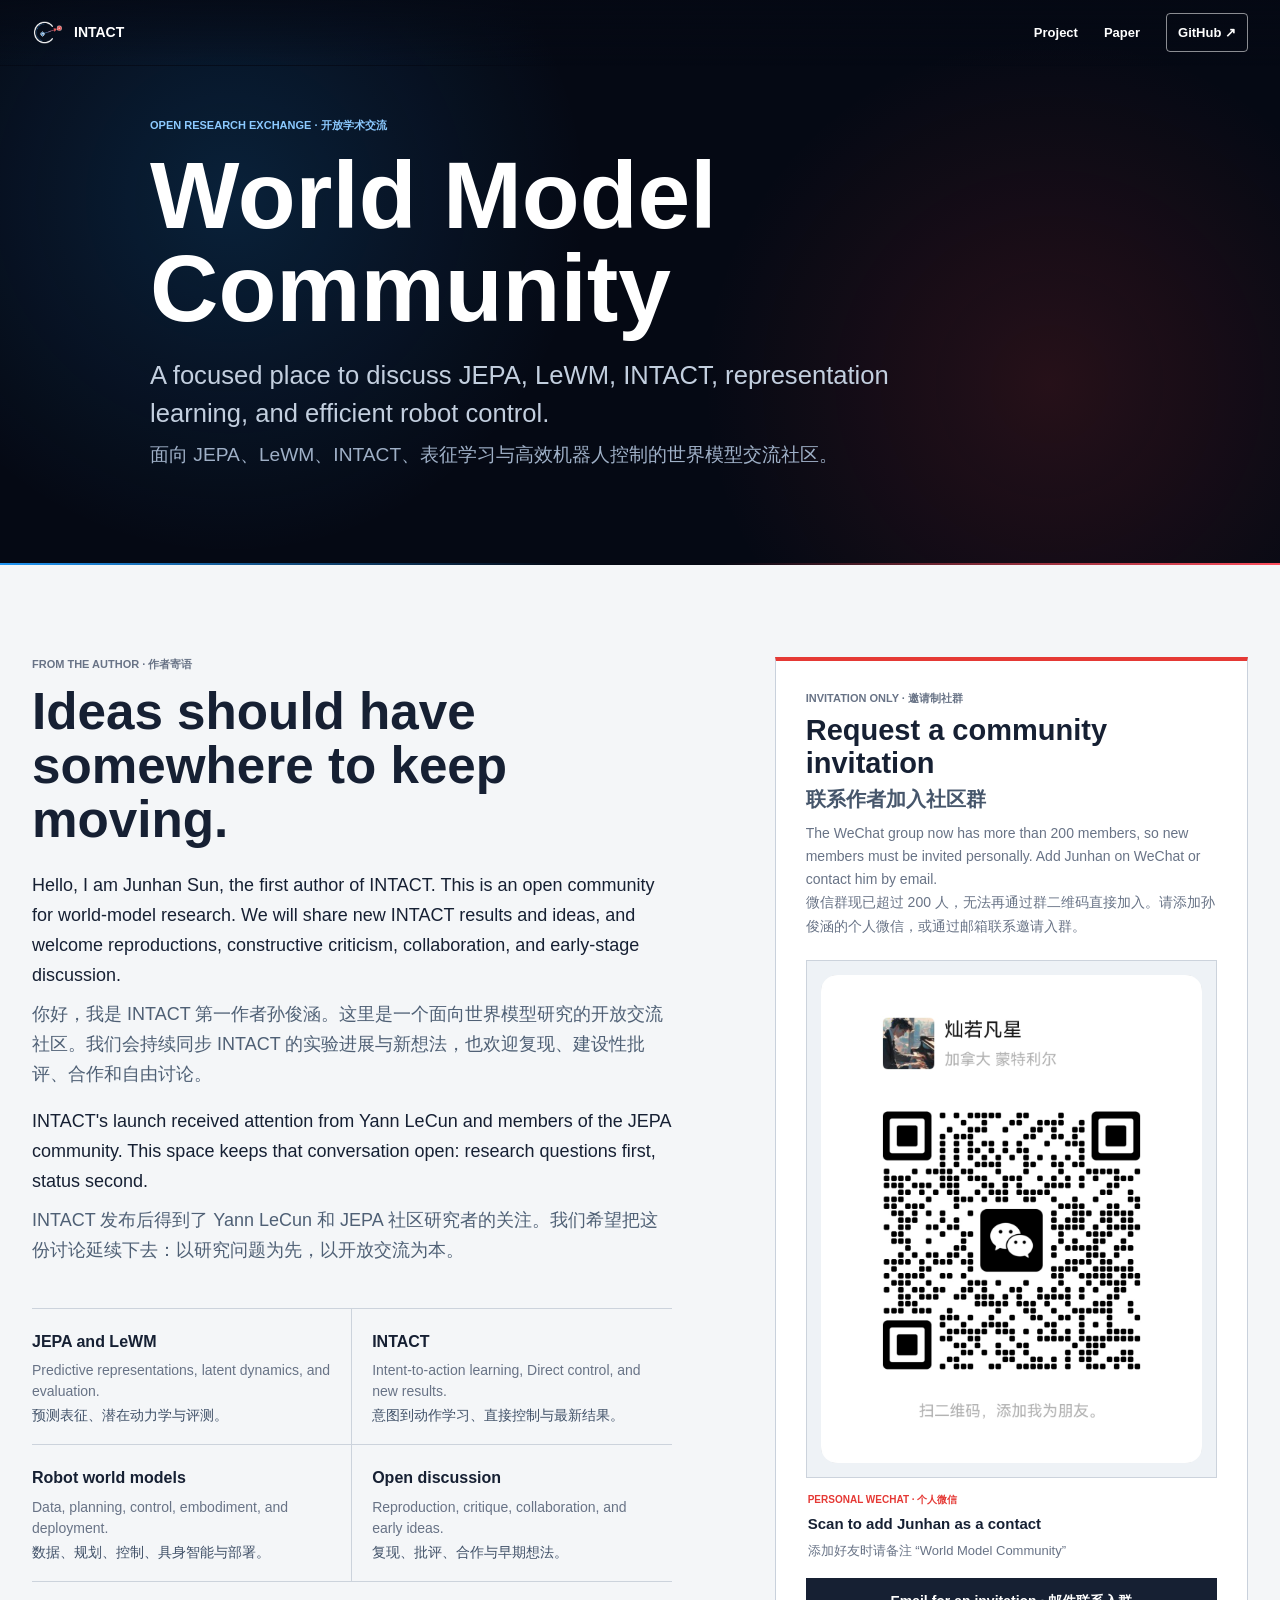
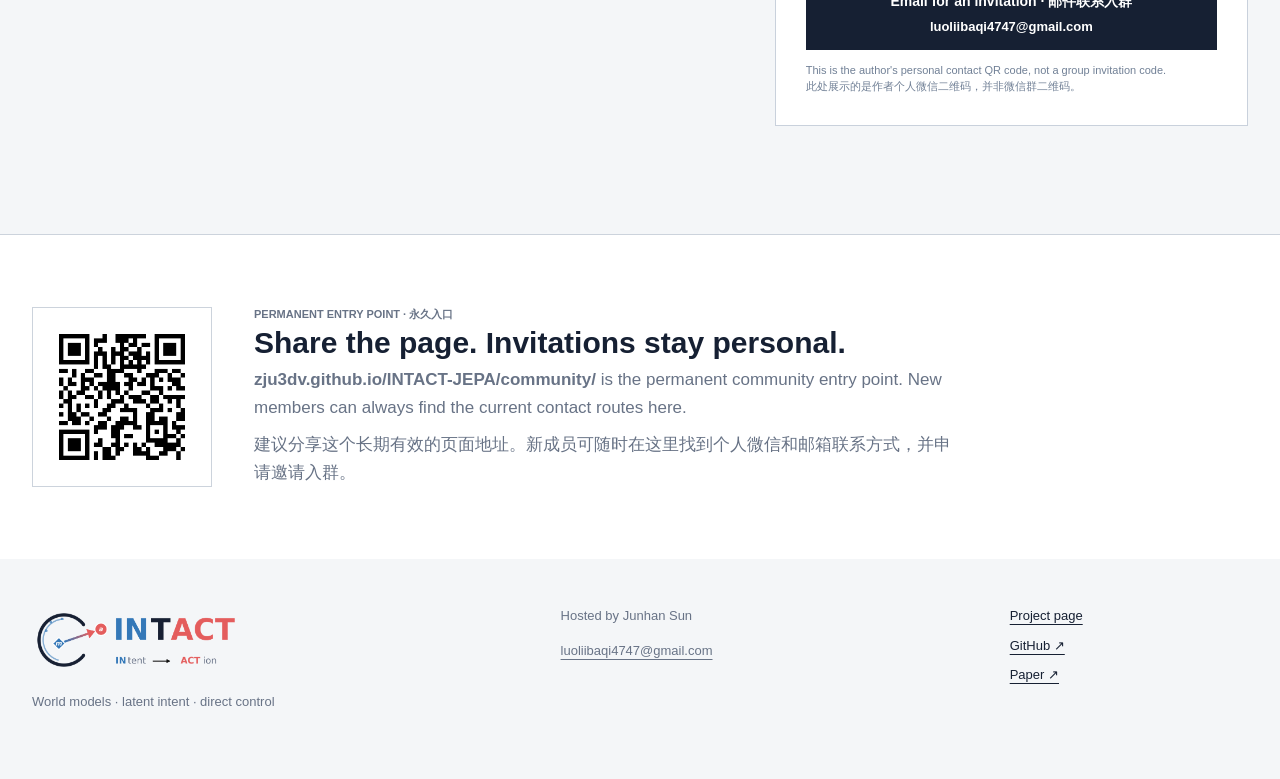
==== docs/community/index.html @ 235b6a3a "feat: release INTACT-JEPA" ====
<!doctype html>
<html lang="en">
  <head>
    <meta charset="utf-8">
    <meta name="viewport" content="width=device-width, initial-scale=1">
    <meta name="robots" content="index,follow">
    <meta name="theme-color" content="#050914">
    <meta name="description" content="Join the INTACT World Model Community for discussions on JEPA, LeWM, representation learning, and robot control.">
    <meta property="og:title" content="INTACT World Model Community">
    <meta property="og:description" content="An open research community for JEPA, LeWM, INTACT, and world-model control.">
    <meta property="og:type" content="website">
    <meta property="og:url" content="https://zju3dv.github.io/INTACT-JEPA/community/">
    <meta property="og:image" content="https://zju3dv.github.io/INTACT-JEPA/assets/intact-social-cover-2k.jpg">
    <title>INTACT World Model Community</title>
    <link rel="icon" href="../assets/intact-mark.png">
    <link rel="canonical" href="https://zju3dv.github.io/INTACT-JEPA/community/">
    <link rel="stylesheet" href="../site.css?v=20260731-1">
    <link rel="stylesheet" href="community.css?v=20260803-1">
    <script src="../site.js?v=20260729-9" defer></script>
  </head>
  <body>
    <a class="skip-link" href="#join">Skip to invitation</a>
    <div class="read-progress" aria-hidden="true"><span></span></div>
    <header class="site-header">
      <div class="header-identity">
        <a class="brand" href="../" aria-label="INTACT project home">
          <img src="../assets/intact-mark.png" alt="">
          <span>INTACT</span>
        </a>
      </div>
      <button class="menu-toggle" type="button" aria-label="Open navigation" aria-expanded="false"><span></span><span></span></button>
      <nav class="site-nav" aria-label="Primary navigation">
        <a href="../">Project</a>
        <a href="https://arxiv.org/abs/2607.26056">Paper</a>
        <a class="nav-github" href="https://github.com/zju3dv/INTACT-JEPA">GitHub <span aria-hidden="true">↗</span></a>
      </nav>
    </header>

    <main class="community-page">
      <section class="community-hero">
        <div class="community-hero-inner page-shell">
          <span class="section-kicker">Open research exchange · 开放学术交流</span>
          <h1>World Model Community</h1>
          <p class="lead">A focused place to discuss JEPA, LeWM, INTACT, representation learning, and efficient robot control.</p>
          <p class="lead lead-zh" lang="zh-CN">面向 JEPA、LeWM、INTACT、表征学习与高效机器人控制的世界模型交流社区。</p>
        </div>
      </section>

      <section class="community-content page-shell">
        <div class="community-copy">
          <span class="section-kicker">From the author · 作者寄语</span>
          <h2>Ideas should have somewhere to keep moving.</h2>
          <p>Hello, I am Junhan Sun, the first author of INTACT. This is an open community for world-model research. We will share new INTACT results and ideas, and welcome reproductions, constructive criticism, collaboration, and early-stage discussion.</p>
          <p class="zh-copy" lang="zh-CN">你好，我是 INTACT 第一作者孙俊涵。这里是一个面向世界模型研究的开放交流社区。我们会持续同步 INTACT 的实验进展与新想法，也欢迎复现、建设性批评、合作和自由讨论。</p>
          <p>INTACT's launch received attention from Yann LeCun and members of the JEPA community. This space keeps that conversation open: research questions first, status second.</p>
          <p class="zh-copy" lang="zh-CN">INTACT 发布后得到了 Yann LeCun 和 JEPA 社区研究者的关注。我们希望把这份讨论延续下去：以研究问题为先，以开放交流为本。</p>

          <div class="community-topics" aria-label="Community topics">
            <div><strong>JEPA and LeWM</strong><span>Predictive representations, latent dynamics, and evaluation.</span><span lang="zh-CN">预测表征、潜在动力学与评测。</span></div>
            <div><strong>INTACT</strong><span>Intent-to-action learning, Direct control, and new results.</span><span lang="zh-CN">意图到动作学习、直接控制与最新结果。</span></div>
            <div><strong>Robot world models</strong><span>Data, planning, control, embodiment, and deployment.</span><span lang="zh-CN">数据、规划、控制、具身智能与部署。</span></div>
            <div><strong>Open discussion</strong><span>Reproduction, critique, collaboration, and early ideas.</span><span lang="zh-CN">复现、批评、合作与早期想法。</span></div>
          </div>
        </div>

        <aside id="join" class="community-invite" aria-labelledby="invite-title">
          <span class="section-kicker">Invitation only · 邀请制社群</span>
          <h2 id="invite-title">Request a community invitation<br><span lang="zh-CN">联系作者加入社区群</span></h2>
          <p>The WeChat group now has more than 200 members, so new members must be invited personally. Add Junhan on WeChat or contact him by email.<br><span lang="zh-CN">微信群现已超过 200 人，无法再通过群二维码直接加入。请添加孙俊涵的个人微信，或通过邮箱联系邀请入群。</span></p>
          <div class="community-invite-frame">
            <img src="../assets/junhan-wechat-contact.jpg" alt="Junhan Sun's personal WeChat contact QR code">
          </div>
          <div class="community-contact-note">
            <span>Personal WeChat · 个人微信</span>
            <strong>Scan to add Junhan as a contact</strong>
            <small lang="zh-CN">添加好友时请备注 “World Model Community”</small>
          </div>
          <a class="community-contact" href="mailto:luoliibaqi4747@gmail.com?subject=INTACT%20World%20Model%20Community%20Invitation">
            <span>Email for an invitation · 邮件联系入群</span>
            <strong>luoliibaqi4747@gmail.com</strong>
          </a>
          <p class="community-contact-disclaimer">This is the author's personal contact QR code, not a group invitation code.<br><span lang="zh-CN">此处展示的是作者个人微信二维码，并非微信群二维码。</span></p>
        </aside>
      </section>

      <section class="community-permalink">
        <div class="community-permalink-inner page-shell">
          <img src="../assets/intact-community-page-qr.png" alt="Permanent QR code for the INTACT Community page">
          <div>
            <span class="section-kicker">Permanent entry point · 永久入口</span>
            <h2>Share the page. Invitations stay personal.</h2>
            <p><strong>zju3dv.github.io/INTACT-JEPA/community/</strong> is the permanent community entry point. New members can always find the current contact routes here.</p>
            <p lang="zh-CN">建议分享这个长期有效的页面地址。新成员可随时在这里找到个人微信和邮箱联系方式，并申请邀请入群。</p>
          </div>
        </div>
      </section>
    </main>

    <footer class="site-footer">
      <div class="footer-main page-shell">
        <div><img src="../assets/intact-wordmark.png" alt="INTACT"><p>World models · latent intent · direct control</p></div>
        <div><p>Hosted by Junhan Sun</p><p><a href="mailto:luoliibaqi4747@gmail.com">luoliibaqi4747@gmail.com</a></p></div>
        <div><a href="../">Project page</a><a href="https://github.com/zju3dv/INTACT-JEPA">GitHub ↗</a><a href="https://arxiv.org/abs/2607.26056">Paper ↗</a></div>
      </div>
    </footer>
  </body>
</html>
---- docs/site.css ----
:root {
  color-scheme: light;
  --paper: #f4f6f8;
  --surface: #ffffff;
  --ink: #162033;
  --muted: #687386;
  --line: #ccd3dc;
  --blue: #2196f3;
  --blue-soft: #dcefff;
  --navy: #1a237e;
  --coral: #e53935;
  --coral-soft: #fdecea;
  --green: #198f79;
  --purple: #5637d5;
  --hero-bg: #070b18;
  --content: 1360px;
  --reading: 820px;
}

* {
  box-sizing: border-box;
}

html {
  scroll-behavior: smooth;
  scroll-padding-top: 84px;
}

body {
  margin: 0;
  background: var(--paper);
  color: var(--ink);
  font-family: Inter, ui-sans-serif, -apple-system, BlinkMacSystemFont, "Segoe UI", sans-serif;
  font-size: 17px;
  line-height: 1.66;
  text-rendering: optimizeLegibility;
}

a {
  color: inherit;
  text-decoration-thickness: 1px;
  text-underline-offset: 4px;
}

img {
  display: block;
  max-width: 100%;
}

button,
a {
  -webkit-tap-highlight-color: transparent;
}

.page-shell {
  width: min(calc(100% - 64px), var(--content));
  margin-inline: auto;
}

.reading-shell {
  width: min(calc(100% - 48px), var(--reading));
  margin-inline: auto;
}

.read-progress {
  position: fixed;
  z-index: 100;
  inset: 0 0 auto;
  height: 3px;
  background: transparent;
}

.read-progress span {
  display: block;
  width: 0;
  height: 100%;
  background: var(--coral);
}

.site-header {
  position: sticky;
  z-index: 50;
  top: 0;
  min-height: 66px;
  padding: 0 32px;
  border-bottom: 1px solid rgba(22, 32, 51, 0.14);
  background: rgba(244, 246, 248, 0.94);
  backdrop-filter: blur(14px);
  display: flex;
  align-items: center;
  justify-content: space-between;
}

.brand {
  display: inline-flex;
  align-items: center;
  gap: 10px;
  color: var(--ink);
  text-decoration: none;
  font-size: 14px;
  font-weight: 800;
}

.brand img {
  width: 32px;
  height: 32px;
  object-fit: contain;
}

.header-identity,
.header-affiliations,
.header-affiliations a {
  display: flex;
  align-items: center;
}

.header-identity {
  min-width: 0;
}

.header-affiliations {
  height: 40px;
  margin-left: 24px;
  padding-left: 24px;
  border-left: 1px solid rgba(22, 32, 51, 0.18);
  gap: 22px;
}

.header-affiliations a {
  height: 38px;
  opacity: 0.96;
  text-decoration: none;
  transition: opacity 160ms ease, transform 160ms ease;
}

.header-affiliations a:hover,
.header-affiliations a:focus-visible {
  opacity: 1;
  transform: translateY(-1px);
}

.header-affiliations img {
  width: auto;
  max-width: 102px;
  height: 21px;
  object-fit: contain;
}

.header-affiliations .header-affiliation-seal img {
  width: 34px;
  max-width: none;
  height: 34px;
}

.header-affiliations a:last-child img {
  max-width: 118px;
  height: 23px;
}

.site-nav {
  display: flex;
  align-items: center;
  gap: 26px;
  font-size: 13px;
  font-weight: 650;
}

.site-nav a {
  color: var(--muted);
  text-decoration: none;
}

.site-nav a:hover,
.site-nav a[aria-current="true"] {
  color: var(--ink);
}

.site-nav .nav-github {
  padding: 8px 11px;
  border: 1px solid var(--ink);
  border-radius: 4px;
  color: var(--ink);
}

.menu-toggle {
  display: none;
  width: 40px;
  height: 40px;
  padding: 0;
  border: 0;
  background: transparent;
}

.menu-toggle span {
  display: block;
  width: 22px;
  height: 1px;
  margin: 6px auto;
  background: var(--ink);
}

.article-hero {
  padding-top: 38px;
}

.article-meta {
  display: grid;
  grid-template-columns: repeat(4, 1fr);
  border-top: 1px solid var(--ink);
  border-bottom: 1px solid var(--line);
}

.article-meta div {
  min-width: 0;
  padding: 12px 14px 14px 0;
  border-right: 1px solid var(--line);
}

.article-meta div:not(:first-child) {
  padding-left: 14px;
}

.article-meta div:last-child {
  border-right: 0;
}

.article-meta span,
.article-meta strong,
.section-kicker {
  display: block;
  font-size: 11px;
  line-height: 1.4;
  text-transform: uppercase;
}

.article-meta span,
.section-kicker {
  color: var(--muted);
  font-weight: 750;
}

.article-meta strong {
  margin-top: 7px;
  color: var(--ink);
}

.hero-title {
  display: grid;
  grid-template-columns: minmax(220px, 0.7fr) minmax(0, 1.3fr);
  gap: 58px;
  align-items: end;
  padding: 64px 0 28px;
}

.hero-wordmark {
  width: min(100%, 500px);
}

h1,
h2,
h3,
p {
  margin-top: 0;
}

h1,
h2,
h3 {
  letter-spacing: 0;
  line-height: 1.04;
}

h1 {
  margin-bottom: 0;
  font-size: 68px;
  font-weight: 690;
}

h2 {
  margin: 12px 0 30px;
  font-size: 46px;
  font-weight: 660;
}

h3 {
  font-size: 24px;
}

.hero-deck {
  max-width: 980px;
  margin: 0 0 42px;
  font-size: 28px;
  line-height: 1.3;
  color: #334057;
}

.hero-authors {
  display: grid;
  grid-template-columns: 1fr 1.4fr;
  gap: 48px;
  padding: 18px 0;
  border-top: 1px solid var(--line);
  font-size: 13px;
  line-height: 1.55;
}

.hero-authors p {
  margin: 0;
}

.hero-actions {
  display: flex;
  gap: 10px;
  padding: 20px 0 34px;
}

.hero-actions a,
.hero-actions span {
  padding: 9px 12px;
  border: 1px solid var(--ink);
  border-radius: 4px;
  font-size: 12px;
  font-weight: 750;
  text-decoration: none;
}

.hero-actions .action-muted {
  border-color: var(--line);
  color: var(--muted);
}

.hero-film,
.wide-figure {
  margin: 0 auto;
}

.hero-film video,
.wide-figure img {
  width: 100%;
  border: 1px solid var(--line);
  background: var(--surface);
}

.hero-film video {
  display: block;
  aspect-ratio: 16 / 9;
  object-fit: cover;
}

.research-film {
  margin: 0 auto;
  padding-bottom: 34px;
}

.research-film video {
  display: block;
  width: 100%;
  aspect-ratio: 16 / 9;
  border: 1px solid var(--line);
  background: #f7f9fb;
  object-fit: contain;
}

.action-alignment-viz {
  margin: 0 auto;
  padding-bottom: 86px;
}

.action-alignment-head {
  display: flex;
  align-items: end;
  justify-content: space-between;
  gap: 28px;
  padding: 24px 0 18px;
  border-top: 1px solid var(--ink);
}

.action-alignment-head h3 {
  margin: 7px 0 0;
  font-size: 30px;
}

.action-alignment-head > span {
  color: var(--muted);
  font-size: 12px;
  font-weight: 750;
  text-transform: uppercase;
}

.action-alignment-controls {
  display: grid;
  grid-template-columns: 1.35fr repeat(4, 1fr);
  border-top: 1px solid var(--line);
  border-bottom: 1px solid var(--line);
}

.action-alignment-controls button {
  min-height: 46px;
  border: 0;
  border-right: 1px solid var(--line);
  background: transparent;
  color: var(--muted);
  cursor: pointer;
  font: inherit;
  font-size: 13px;
  font-weight: 750;
}

.action-alignment-controls button:last-child {
  border-right: 0;
}

.action-alignment-controls button[aria-pressed="true"] {
  background: var(--ink);
  color: #ffffff;
}

.action-alignment-stage {
  position: relative;
  height: min(58vh, 610px);
  min-height: 470px;
  overflow: hidden;
  background: #f7f9fb;
}

.action-alignment-stage canvas {
  display: block;
  width: 100%;
  height: 100%;
  cursor: grab;
  touch-action: none;
}

.action-alignment-stage canvas:active {
  cursor: grabbing;
}

.action-alignment-loading,
.action-mode-label,
.action-legend,
.action-reset {
  position: absolute;
}

.action-alignment-loading {
  inset: 50% auto auto 50%;
  transform: translate(-50%, -50%);
  color: var(--muted);
  font-size: 13px;
  font-weight: 750;
}

.action-mode-label {
  top: 24px;
  left: 28px;
  color: var(--ink);
  font-size: 15px;
  font-weight: 800;
  pointer-events: none;
}

.action-reset {
  top: 18px;
  right: 22px;
  width: 40px;
  height: 40px;
  border: 1px solid #aeb9c5;
  border-radius: 4px;
  background: rgba(247, 249, 251, 0.9);
  color: var(--ink);
  cursor: pointer;
  font-size: 21px;
}

.action-legend {
  right: 24px;
  bottom: 20px;
  display: flex;
  gap: 16px;
  padding: 7px 9px;
  background: rgba(247, 249, 251, 0.9);
  color: var(--muted);
  font-size: 11px;
  font-weight: 750;
  pointer-events: none;
}

.action-legend span {
  display: inline-flex;
  align-items: center;
  gap: 6px;
}

.action-legend i {
  width: 9px;
  height: 9px;
  border-radius: 50%;
  background: var(--legend-color);
}

.action-legend b {
  width: 17px;
  height: 1px;
  background: #8793a3;
}

.action-alignment-metrics {
  display: grid;
  grid-template-columns: repeat(3, 1fr);
  border-top: 1px solid var(--line);
  border-bottom: 1px solid var(--ink);
}

.action-alignment-metrics div {
  padding: 15px 18px;
  border-right: 1px solid var(--line);
}

.action-alignment-metrics div:last-child {
  border-right: 0;
}

.action-alignment-metrics span,
.action-alignment-metrics strong {
  display: block;
}

.action-alignment-metrics span {
  color: var(--muted);
  font-size: 11px;
  font-weight: 750;
  text-transform: uppercase;
}

.action-alignment-metrics strong {
  margin-top: 5px;
  color: var(--ink);
  font-size: 22px;
  font-variant-numeric: tabular-nums;
}

.embedded-results {
  padding-bottom: 112px;
}

.embedded-results-head,
.correspondence-head {
  display: flex;
  align-items: end;
  justify-content: space-between;
  gap: 32px;
  padding: 24px 0 20px;
  border-top: 1px solid var(--ink);
}

.embedded-results-head h3,
.correspondence-head h3 {
  margin: 7px 0 0;
  font-size: 30px;
}

.embedded-results-head p {
  margin: 0;
  color: var(--muted);
  font-size: 12px;
  font-weight: 750;
  text-transform: uppercase;
}

.shared-results-scroll {
  overflow-x: auto;
  border-bottom: 1px solid var(--ink);
  outline: none;
}

.shared-results-table {
  min-width: 1040px;
  table-layout: fixed;
  background: var(--surface);
  font-size: 14px;
}

.shared-results-table th,
.shared-results-table td {
  position: relative;
  height: 66px;
  padding: 12px 16px;
  border-right: 1px solid #e1e6ec;
}

.shared-results-table th:first-child {
  position: sticky;
  z-index: 2;
  left: 0;
  width: 292px;
  padding-left: 22px;
  background: var(--surface);
}

.shared-results-table th:last-child,
.shared-results-table td:last-child {
  border-right: 0;
}

.shared-results-table thead th {
  height: 45px;
  padding-block: 8px;
  border-top: 0;
  background: #eef2f6;
  color: #59667a;
  text-align: center;
}

.shared-results-table thead th:first-child {
  z-index: 3;
  background: #eef2f6;
  text-align: left;
}

.shared-results-table tbody th {
  padding-left: 52px;
  text-align: left;
  white-space: normal;
}

.shared-results-table tbody th:first-child {
  padding-left: 52px;
}

.shared-results-table tbody th strong,
.shared-results-table tbody th small {
  display: block;
  line-height: 1.3;
}

.shared-results-table tbody th small {
  margin-top: 3px;
  color: var(--muted);
  font-size: 11px;
  font-weight: 600;
}

.method-swatch {
  position: absolute;
  top: 22px;
  left: 22px;
  width: 16px;
  height: 16px;
  background: var(--method-color);
}

.shared-results-table tbody td {
  overflow: hidden;
  color: var(--ink);
  font-variant-numeric: tabular-nums;
  text-align: center;
}

.shared-results-table tbody td[style]::after {
  position: absolute;
  right: auto;
  bottom: 0;
  left: 0;
  width: calc(var(--score) * 1%);
  height: 4px;
  background: var(--method-color);
  content: "";
}

.shared-results-table tbody td:last-child {
  background: #e8f3fb;
  color: #175e91;
}

.shared-results-table .primary-result th,
.shared-results-table .primary-result td:not(:last-child) {
  background: #fff2f2;
}

.correspondence-viz {
  margin: 0 auto;
  padding-bottom: 72px;
}

.epoch-selector {
  display: grid;
  grid-template-columns: repeat(5, 48px);
  border: 1px solid var(--line);
}

.epoch-selector button {
  min-height: 40px;
  padding: 0;
  border: 0;
  border-right: 1px solid var(--line);
  background: var(--surface);
  color: var(--muted);
  font: inherit;
  font-size: 12px;
  font-weight: 800;
  cursor: pointer;
}

.epoch-selector button:last-child {
  border-right: 0;
}

.epoch-selector button:hover,
.epoch-selector button:focus-visible {
  background: var(--blue-soft);
  color: var(--ink);
  outline: none;
}

.epoch-selector button[aria-pressed="true"] {
  background: var(--ink);
  color: var(--surface);
}

.correspondence-grid {
  display: grid;
  grid-template-columns: minmax(0, 1.45fr) minmax(280px, 0.55fr);
  border-top: 1px solid var(--line);
  border-bottom: 1px solid var(--ink);
}

.correspondence-chart {
  min-width: 0;
  padding: 22px 28px 8px 0;
}

.correspondence-chart svg {
  display: block;
  width: 100%;
  height: auto;
  overflow: visible;
}

.chart-grid line {
  stroke: #d6dde6;
  stroke-width: 1;
}

.chart-grid line:first-child,
.chart-grid line:nth-child(2) {
  stroke: var(--ink);
  stroke-width: 2;
}

.chart-labels text {
  fill: #66748a;
  font-family: inherit;
  font-size: 14px;
}

.chart-labels text:nth-last-child(-n+2) {
  fill: var(--ink);
  font-size: 15px;
  font-weight: 750;
}

.correlation-fit {
  stroke: var(--blue);
  stroke-width: 4;
  stroke-linecap: round;
  opacity: 0.82;
  transition: all 420ms ease;
}

.correlation-point {
  stroke: var(--surface);
  stroke-width: 3;
  transition: cx 420ms ease, cy 420ms ease, opacity 260ms ease;
}

.correspondence-readout {
  display: flex;
  min-width: 0;
  padding: 36px 28px 32px 40px;
  border-left: 1px solid var(--line);
  flex-direction: column;
}

.correspondence-readout > span,
.correspondence-readout div span {
  display: block;
  color: var(--muted);
  font-size: 11px;
  font-weight: 750;
  text-transform: uppercase;
}

.correspondence-readout > strong {
  margin: 4px 0 24px;
  color: var(--ink);
  font-size: 55px;
  line-height: 1;
}

.correspondence-readout div {
  display: flex;
  align-items: baseline;
  justify-content: space-between;
  gap: 24px;
  padding: 15px 0;
  border-top: 1px solid var(--line);
}

.correspondence-readout div strong {
  color: var(--blue);
  font-size: 26px;
  font-variant-numeric: tabular-nums;
}

.correspondence-readout div:nth-of-type(2) strong {
  color: var(--coral);
}

.correspondence-readout div:nth-of-type(3) strong {
  color: var(--green);
}

.correspondence-readout small {
  margin-top: auto;
  padding-top: 22px;
  color: var(--muted);
  font-size: 12px;
}

figcaption {
  max-width: 900px;
  margin: 14px 0 0;
  color: var(--muted);
  font-size: 13px;
  line-height: 1.55;
}

.story-section {
  padding-block: 112px;
}

.story-section p {
  margin-bottom: 24px;
}

.story-section .lead {
  color: #2b374d;
  font-size: 23px;
  line-height: 1.5;
}

.tldr {
  margin-top: 52px;
  padding: 28px 0 10px;
  border-top: 2px solid var(--ink);
  border-bottom: 1px solid var(--line);
}

.tldr h3 {
  color: var(--coral);
}

.tldr ul {
  margin: 0;
  padding: 0 0 18px 22px;
}

.tldr li {
  margin-bottom: 12px;
  padding-left: 8px;
}

.metric-band {
  display: grid;
  grid-template-columns: repeat(5, 1fr);
  border-top: 1px solid var(--ink);
  border-bottom: 1px solid var(--ink);
  background: var(--surface);
}

.metric-band div {
  min-width: 0;
  min-height: 148px;
  padding: 28px;
  border-right: 1px solid var(--line);
  display: flex;
  align-items: center;
  flex-direction: column;
  justify-content: space-between;
  text-align: center;
}

.metric-band div:last-child {
  border-right: 0;
}

.metric-band strong {
  color: var(--coral);
  font-size: 34px;
  line-height: 1;
}

.metric-band span {
  color: var(--muted);
  font-size: 12px;
  font-weight: 700;
  line-height: 1.35;
  text-transform: uppercase;
}

.formula-pair {
  display: grid;
  grid-template-columns: 1fr 1fr;
  margin: 48px 0;
  border-top: 1px solid var(--ink);
  border-bottom: 1px solid var(--ink);
}

.formula-pair > div {
  padding: 26px 18px 28px 0;
}

.formula-pair > div + div {
  padding-left: 24px;
  border-left: 1px solid var(--line);
}

.formula-pair span,
.formula-pair small {
  display: block;
  color: var(--muted);
  font-size: 11px;
  font-weight: 750;
  text-transform: uppercase;
}

.formula-pair code {
  display: block;
  margin: 20px 0;
  color: var(--blue);
  font-family: "SFMono-Regular", Consolas, monospace;
  font-size: 21px;
  white-space: nowrap;
}

.formula-pair > div + div code {
  color: var(--green);
}

.wide-figure {
  padding-bottom: 112px;
}

.concept-band {
  padding: 82px max(32px, calc((100% - var(--content)) / 2));
  background: var(--ink);
  color: var(--surface);
}

.concept-heading {
  display: grid;
  grid-template-columns: 0.55fr 1.45fr;
  gap: 48px;
  align-items: start;
  margin-bottom: 60px;
}

.concept-heading span {
  color: #aeb8c8;
  font-size: 12px;
  font-weight: 750;
  text-transform: uppercase;
}

.concept-heading h2 {
  margin: 0;
}

.concept-grid {
  display: grid;
  grid-template-columns: repeat(4, 1fr);
  border-top: 1px solid #5b6576;
}

.concept-grid div {
  padding: 25px 24px 8px 0;
  border-right: 1px solid #5b6576;
}

.concept-grid div:not(:first-child) {
  padding-left: 24px;
}

.concept-grid div:last-child {
  border-right: 0;
}

.concept-grid strong {
  display: block;
  margin-bottom: 14px;
  color: #ffffff;
  font-size: 15px;
}

.concept-grid p {
  color: #bfc7d3;
  font-size: 14px;
  line-height: 1.55;
}

.geometry-section {
  padding-top: 112px;
  background: #eaf0f4;
}

.geometry-intro {
  padding-bottom: 58px;
}

.geometry-intro .lead {
  color: #2b374d;
  font-size: 23px;
  line-height: 1.5;
}

.geometry-lab {
  border-top: 1px solid rgba(22, 32, 51, 0.2);
  border-bottom: 1px solid rgba(22, 32, 51, 0.2);
  background: #f7f9fb;
}

.geometry-toolbar {
  display: grid;
  grid-template-columns: minmax(420px, 1fr) auto auto;
  align-items: stretch;
  gap: 14px;
  padding-block: 14px;
}

.variant-controls,
.dimension-controls {
  display: flex;
  align-items: stretch;
}

.variant-controls {
  min-width: 0;
  flex: 1;
}

.variant-controls button,
.dimension-controls button {
  min-height: 54px;
  border: 1px solid #aeb9c5;
  border-right: 0;
  background: rgba(255, 255, 255, 0.62);
  color: #526074;
  cursor: pointer;
  font: inherit;
}

.variant-controls button:first-child,
.dimension-controls button:first-child {
  border-radius: 5px 0 0 5px;
}

.variant-controls button:last-child,
.dimension-controls button:last-child {
  border-right: 1px solid #aeb9c5;
  border-radius: 0 5px 5px 0;
}

.variant-controls button {
  width: min(220px, 33.333%);
  padding: 8px 18px;
  text-align: left;
}

.variant-controls button span,
.variant-controls button strong {
  display: block;
  line-height: 1.35;
}

.variant-controls button span {
  color: inherit;
  font-size: 13px;
  font-weight: 750;
}

.variant-controls button strong {
  margin-top: 3px;
  color: #8793a3;
  font-size: 10px;
  font-weight: 700;
  text-transform: uppercase;
}

.variant-controls button[aria-pressed="true"] {
  color: #ffffff;
}

.variant-controls button[aria-pressed="true"] strong {
  color: rgba(255, 255, 255, 0.74);
}

.variant-option-collapse[aria-pressed="true"] {
  border-color: #c74650;
  background: #c74650;
}

.variant-option-partial[aria-pressed="true"] {
  border-color: #377fbd;
  background: #377fbd;
}

.variant-option-complete[aria-pressed="true"] {
  border-color: #16866f;
  background: #16866f;
}

.dimension-controls button {
  width: 58px;
  padding: 0;
  font-size: 12px;
  font-weight: 800;
}

.dimension-controls button:last-child {
  width: 88px;
}

.dimension-controls button[aria-pressed="true"] {
  border-color: var(--ink);
  background: var(--ink);
  color: #ffffff;
}

.geometry-stage {
  position: relative;
  scroll-margin-top: 76px;
  display: grid;
  grid-template-columns: 1fr;
  width: 100%;
  height: min(45vh, 500px);
  min-height: 410px;
  overflow: hidden;
  border: 0;
  background: #f7f9fb;
}

.geometry-view {
  position: relative;
  min-width: 0;
  min-height: 0;
  overflow: hidden;
}

.geometry-stage.mode-3d .geometry-view-2d,
.geometry-stage.mode-2d .geometry-view-3d {
  display: none;
}

.geometry-stage.mode-split {
  grid-template-columns: 1fr 1fr;
}

.geometry-stage.mode-split .geometry-view-2d {
  border-right: 0;
}

.view-label {
  position: absolute;
  top: 20px;
  left: 50%;
  transform: translateX(-50%);
  color: #657388;
  font-size: 10px;
  font-weight: 800;
  letter-spacing: 0;
  text-transform: uppercase;
  pointer-events: none;
}

.geometry-stage canvas {
  display: block;
  width: 100%;
  height: 100%;
  cursor: grab;
  touch-action: none;
}

.geometry-stage canvas:active {
  cursor: grabbing;
}

.viewer-loading {
  position: absolute;
  inset: 50% auto auto 50%;
  transform: translate(-50%, -50%);
  padding: 10px 14px;
  border: 1px solid #bcc6d1;
  border-radius: 4px;
  background: rgba(255, 255, 255, 0.9);
  color: #536174;
  font-size: 12px;
  font-weight: 750;
  pointer-events: none;
}

.geometry-state,
.task-legend {
  position: absolute;
  pointer-events: none;
}

.geometry-state {
  top: 30px;
  left: max(32px, calc((100% - var(--content)) / 2));
  display: flex;
  flex-direction: column;
}

.geometry-state span,
.geometry-metrics span,
.geometry-state small {
  color: #718095;
  font-size: 10px;
  font-weight: 750;
  line-height: 1.4;
  text-transform: uppercase;
}

.geometry-state strong {
  margin: 7px 0 2px;
  color: var(--ink);
  font-size: 38px;
  line-height: 1;
}

.geometry-metrics {
  display: grid;
  grid-template-columns: repeat(3, minmax(96px, 1fr));
  border-top: 1px solid #aeb9c5;
  border-bottom: 1px solid #aeb9c5;
}

.geometry-metrics div {
  min-width: 0;
  padding: 7px 10px 8px;
  border-right: 1px solid #c5ced8;
  background: transparent;
}

.geometry-metrics div:last-child {
  border-right: 0;
}

.geometry-metrics strong {
  display: block;
  margin-top: 3px;
  color: var(--ink);
  font-size: 14px;
  line-height: 1.1;
}

.task-legend {
  right: max(32px, calc((100% - var(--content)) / 2));
  bottom: 24px;
  display: flex;
  gap: 18px;
  padding: 8px 10px;
  background: rgba(247, 249, 251, 0.92);
}

.task-legend span {
  display: inline-flex;
  align-items: center;
  gap: 6px;
  color: #58667a;
  font-size: 10px;
  font-weight: 750;
}

.task-legend i {
  width: 8px;
  height: 8px;
  border-radius: 50%;
  background: var(--task-color);
}

.geometry-timeline {
  display: grid;
  grid-template-columns: 48px 1fr 48px;
  gap: 18px;
  align-items: start;
  padding-block: 22px 18px;
}

.icon-button {
  width: 48px;
  height: 48px;
  padding: 0;
  border: 1px solid var(--ink);
  border-radius: 4px;
  background: var(--ink);
  color: #ffffff;
  cursor: pointer;
  font-size: 16px;
  line-height: 1;
}

.icon-button:hover {
  background: #2c3a50;
}

.icon-button.reset-view {
  border-color: #aeb9c5;
  background: transparent;
  color: var(--ink);
  font-size: 23px;
}

.timeline-track {
  min-width: 0;
  padding-top: 4px;
}

.timeline-track input {
  --timeline-progress: 0%;
  width: 100%;
  height: 22px;
  margin: 0;
  appearance: none;
  background: transparent;
  cursor: ew-resize;
}

.timeline-track input::-webkit-slider-runnable-track {
  height: 4px;
  overflow: hidden;
  border-radius: 2px;
  background: #c7d0da;
}

.timeline-track input::-webkit-slider-thumb {
  width: 18px;
  height: 18px;
  margin-top: -7px;
  appearance: none;
  border: 3px solid #ffffff;
  border-radius: 50%;
  background: var(--coral);
  box-shadow: -100vw 0 0 100vw var(--coral), 0 0 0 1px #a93c42;
}

.timeline-track input::-moz-range-track {
  height: 4px;
  border-radius: 2px;
  background: #c7d0da;
}

.timeline-track input::-moz-range-progress {
  height: 4px;
  border-radius: 2px;
  background: var(--coral);
}

.timeline-track input::-moz-range-thumb {
  width: 14px;
  height: 14px;
  border: 3px solid #ffffff;
  border-radius: 50%;
  background: var(--coral);
  box-shadow: 0 0 0 1px #a93c42;
}

.epoch-ticks {
  display: flex;
  justify-content: space-between;
  margin-top: 3px;
  color: #778599;
  font-size: 9px;
  font-weight: 750;
}

.geometry-caption {
  display: grid;
  grid-template-columns: 1fr 1fr;
  gap: 54px;
  padding-bottom: 24px;
}

.geometry-caption > div:first-child > span,
.geometry-contract strong {
  display: block;
  color: var(--ink);
  font-size: 13px;
  font-weight: 800;
}

.geometry-caption p,
.geometry-contract span {
  display: block;
  margin: 5px 0 0;
  color: #657388;
  font-size: 11px;
  line-height: 1.5;
}

.geometry-contract {
  text-align: right;
}

.geometry-note {
  padding-block: 40px 92px;
}

.geometry-note p {
  margin: 0;
  color: #526074;
  font-size: 13px;
  line-height: 1.65;
}

.result-table-wrap {
  margin: 42px 0 20px;
  overflow-x: auto;
  outline: none;
}

.result-table-wrap table {
  font-size: 17px;
}

.result-table-wrap th,
.result-table-wrap td {
  padding-block: 17px;
}

.result-table-wrap thead th {
  font-size: 13px;
}

table {
  width: 100%;
  border-collapse: collapse;
  font-size: 14px;
}

th,
td {
  padding: 14px 12px;
  border-bottom: 1px solid var(--line);
  text-align: right;
  white-space: nowrap;
}

th:first-child,
td:first-child {
  padding-left: 0;
  text-align: left;
}

thead th {
  border-top: 1px solid var(--ink);
  color: var(--muted);
  font-size: 11px;
  text-transform: uppercase;
}

tbody .macro th,
tbody .macro td {
  border-bottom-color: var(--ink);
  color: var(--coral);
}

.protocol-note {
  color: var(--muted);
  font-size: 13px;
  line-height: 1.55;
}

.evidence-list {
  margin: 46px 0;
  border-top: 1px solid var(--ink);
}

.evidence-list div {
  display: grid;
  grid-template-columns: 130px 1fr;
  gap: 26px;
  align-items: center;
  padding: 18px 0;
  border-bottom: 1px solid var(--line);
}

.evidence-list strong {
  color: var(--purple);
  font-size: 30px;
}

.evidence-list span {
  color: var(--muted);
  font-size: 14px;
}

.release-band {
  padding: 94px 0;
  border-top: 1px solid var(--ink);
  background: var(--blue-soft);
}

.community-band {
  padding: 82px 0;
  border-top: 1px solid var(--line);
  background: #ffffff;
}

.community-band-inner {
  display: grid;
  grid-template-columns: minmax(0, 1.2fr) minmax(340px, 0.8fr);
  gap: clamp(54px, 9vw, 130px);
  align-items: center;
}

.community-band h2 {
  max-width: 720px;
  margin: 10px 0 18px;
  font-size: clamp(40px, 4.5vw, 62px);
  line-height: 1.03;
}

.community-band p {
  max-width: 720px;
  color: var(--muted);
  font-size: 17px;
}

.community-band-action {
  display: inline-flex;
  gap: 10px;
  margin-top: 18px;
  padding-bottom: 5px;
  border-bottom: 2px solid var(--coral);
  color: var(--ink);
  font-weight: 780;
  text-decoration: none;
}

.community-band-action span {
  color: var(--coral);
}

.community-band-qr {
  display: grid;
  grid-template-columns: 150px 1fr;
  gap: 24px;
  padding: 24px;
  align-items: center;
  border: 1px solid var(--line);
  border-top: 4px solid var(--coral);
  color: var(--ink);
  text-decoration: none;
}

.community-band-qr img {
  width: 150px;
}

.community-band-qr strong,
.community-band-qr small {
  display: block;
}

.community-band-qr strong {
  margin-bottom: 5px;
  font-size: 18px;
}

.community-band-qr small {
  color: var(--muted);
  font-size: 13px;
  line-height: 1.45;
}

.release-layout {
  display: grid;
  grid-template-columns: 0.78fr 1.22fr;
  gap: 88px;
}

.release-steps {
  border-top: 1px solid var(--ink);
}

.release-steps div {
  display: grid;
  grid-template-columns: 72px 0.8fr 1.2fr;
  gap: 18px;
  padding: 19px 0;
  border-bottom: 1px solid rgba(22, 32, 51, 0.28);
}

.release-steps span {
  color: var(--blue);
  font-size: 11px;
  font-weight: 800;
  text-transform: uppercase;
}

.release-steps strong {
  font-size: 14px;
}

.release-steps p {
  margin: 0;
  color: #4f5e73;
  font-size: 13px;
  line-height: 1.5;
}

.site-footer {
  display: grid;
  grid-template-columns: 1.2fr 1fr 0.6fr;
  gap: 52px;
  padding-block: 58px;
  font-size: 13px;
}

.site-footer img {
  width: 210px;
  margin-bottom: 16px;
}

.site-footer p {
  color: var(--muted);
}

.site-footer > div:last-child {
  display: flex;
  flex-direction: column;
  gap: 8px;
}

.reveal {
  opacity: 0;
  transform: translateY(18px);
  transition: opacity 500ms ease, transform 500ms ease;
}

.reveal.visible {
  opacity: 1;
  transform: none;
}

@media (max-width: 980px) {
  .community-band-inner {
    grid-template-columns: 1fr;
    gap: 38px;
  }

  .community-band-qr {
    max-width: 540px;
  }

  .hero-title {
    grid-template-columns: 1fr;
    gap: 30px;
  }

  .hero-wordmark {
    width: 420px;
  }

  h1 {
    font-size: 54px;
  }

  .metric-band {
    grid-template-columns: repeat(3, 1fr);
  }

  .metric-band div:nth-child(3) {
    border-right: 0;
  }

  .metric-band div:nth-child(-n+3) {
    border-bottom: 1px solid var(--line);
  }

  .concept-grid {
    grid-template-columns: 1fr 1fr;
  }

  .concept-grid div:nth-child(2) {
    border-right: 0;
  }

  .concept-grid div:nth-child(-n+2) {
    border-bottom: 1px solid #5b6576;
  }

  .release-layout {
    grid-template-columns: 1fr;
    gap: 34px;
  }

  .geometry-stage {
    height: 440px;
  }

  .geometry-toolbar {
    grid-template-columns: 1fr;
  }

  .geometry-metrics {
    grid-template-columns: repeat(3, 1fr);
  }

  .geometry-metrics div {
    padding: 9px 12px;
  }

  .correspondence-grid {
    grid-template-columns: 1fr;
  }

  .correspondence-chart {
    padding-right: 0;
  }

  .correspondence-readout {
    display: grid;
    grid-template-columns: repeat(3, 1fr);
    gap: 0 24px;
    padding: 24px 0;
    border-top: 1px solid var(--line);
    border-left: 0;
  }

  .correspondence-readout > span,
  .correspondence-readout > strong,
  .correspondence-readout small {
    grid-column: 1 / -1;
  }

  .correspondence-readout > strong {
    margin-bottom: 20px;
  }
}

@media (max-width: 760px) {
  .community-band {
    padding: 62px 0;
  }

  .community-band-qr {
    grid-template-columns: 104px 1fr;
    gap: 18px;
    padding: 18px;
  }

  .community-band-qr img {
    width: 104px;
  }

  body {
    font-size: 16px;
  }

  .page-shell {
    width: min(calc(100% - 28px), var(--content));
  }

  .reading-shell {
    width: min(calc(100% - 28px), var(--reading));
  }

  .site-header {
    min-height: 58px;
    padding-inline: 14px;
  }

  .menu-toggle {
    display: block;
  }

  .site-nav {
    position: absolute;
    inset: 58px 0 auto;
    display: none;
    padding: 14px;
    border-bottom: 1px solid var(--line);
    background: var(--paper);
    flex-direction: column;
    align-items: stretch;
    gap: 0;
  }

  .site-nav.open {
    display: flex;
  }

  .site-nav a {
    padding: 12px 4px;
    border-bottom: 1px solid var(--line);
  }

  .site-nav .nav-github {
    margin-top: 10px;
    border: 1px solid var(--ink);
    text-align: center;
  }

  .article-hero {
    padding-top: 18px;
  }

  .article-meta {
    grid-template-columns: 1fr 1fr;
  }

  .article-meta div:nth-child(2) {
    border-right: 0;
  }

  .article-meta div:nth-child(-n+2) {
    border-bottom: 1px solid var(--line);
  }

  .hero-title {
    padding-top: 38px;
  }

  .hero-wordmark {
    width: 270px;
  }

  h1 {
    font-size: 40px;
  }

  h2 {
    font-size: 34px;
  }

  .hero-deck {
    font-size: 21px;
  }

  .hero-authors {
    grid-template-columns: 1fr;
    gap: 8px;
  }

  .hero-actions {
    flex-wrap: wrap;
  }

  .story-section {
    padding-block: 74px;
  }

  .story-section .lead {
    font-size: 19px;
  }

  .geometry-section {
    padding-top: 74px;
  }

  .geometry-intro .lead {
    font-size: 19px;
  }

  .geometry-toolbar {
    grid-template-columns: 1fr;
    gap: 10px;
    padding-block: 14px;
  }

  .variant-controls button {
    min-height: 58px;
    padding-inline: 9px;
  }

  .variant-controls button span {
    font-size: 11px;
  }

  .variant-controls button strong {
    font-size: 8px;
  }

  .dimension-controls button {
    width: 33.333%;
    min-height: 38px;
  }

  .dimension-controls button:last-child {
    width: 33.334%;
  }

  .geometry-stage {
    height: 410px;
    min-height: 410px;
  }

  .geometry-stage.mode-split {
    height: 650px;
    grid-template-columns: 1fr;
    grid-template-rows: 1fr 1fr;
  }

  .geometry-stage.mode-split .geometry-view-2d {
    border-right: 0;
    border-bottom: 0;
  }

  .geometry-state {
    top: 18px;
    left: 14px;
  }

  .geometry-state strong {
    font-size: 29px;
  }

  .geometry-metrics {
    position: static;
    grid-template-columns: repeat(3, minmax(0, 1fr));
  }

  .geometry-metrics div {
    padding: 7px 9px;
  }

  .geometry-metrics span {
    font-size: 8px;
  }

  .geometry-metrics strong {
    font-size: 14px;
  }

  .task-legend {
    right: 14px;
    bottom: 13px;
    left: 14px;
    justify-content: center;
    gap: 12px;
  }

  .task-legend span {
    font-size: 8px;
  }

  .geometry-timeline {
    grid-template-columns: 42px 1fr 42px;
    gap: 10px;
  }

  .icon-button {
    width: 42px;
    height: 42px;
  }

  .geometry-caption {
    grid-template-columns: 1fr;
    gap: 12px;
  }

  .geometry-contract {
    text-align: left;
  }

  .action-alignment-head {
    align-items: start;
    flex-direction: column;
    gap: 8px;
  }

  .action-alignment-controls {
    grid-template-columns: 1fr 1fr;
  }

  .action-alignment-controls button {
    border-bottom: 1px solid var(--line);
  }

  .action-alignment-controls button:first-child {
    grid-column: 1 / -1;
  }

  .action-alignment-stage {
    height: 420px;
    min-height: 420px;
  }

  .action-alignment-metrics div {
    padding-inline: 10px;
  }

  .action-alignment-metrics span {
    font-size: 9px;
  }

  .action-alignment-metrics strong {
    font-size: 18px;
  }

  .metric-band {
    grid-template-columns: 1fr 1fr;
  }

  .metric-band div,
  .metric-band div:nth-child(3) {
    min-height: 122px;
    padding: 20px;
    border-right: 1px solid var(--line);
    border-bottom: 1px solid var(--line);
  }

  .metric-band div:nth-child(even) {
    border-right: 0;
  }

  .metric-band div:last-child {
    grid-column: 1 / -1;
    border-right: 0;
    border-bottom: 0;
  }

  .metric-band strong {
    font-size: 28px;
  }

  .formula-pair {
    grid-template-columns: 1fr;
  }

  .formula-pair > div + div {
    padding-left: 0;
    border-top: 1px solid var(--line);
    border-left: 0;
  }

  .formula-pair code {
    font-size: 17px;
  }

  .wide-figure {
    padding-bottom: 74px;
  }

  .embedded-results {
    padding-bottom: 74px;
  }

  .shared-results-table {
    min-width: 900px;
  }

  .shared-results-table th:first-child {
    width: 220px;
  }

  .embedded-results-head,
  .correspondence-head {
    align-items: stretch;
    flex-direction: column;
    gap: 16px;
  }

  .embedded-results-head h3,
  .correspondence-head h3 {
    font-size: 25px;
  }

  .epoch-selector {
    grid-template-columns: repeat(5, 1fr);
    width: 100%;
  }

  .correspondence-viz {
    padding-bottom: 56px;
  }

  .correspondence-chart {
    padding-top: 14px;
  }

  .chart-labels text {
    font-size: 22px;
  }

  .chart-labels text:nth-last-child(-n+2) {
    font-size: 23px;
  }

  .correspondence-readout {
    grid-template-columns: 1fr;
  }

  .correspondence-readout div,
  .correspondence-readout small {
    grid-column: 1;
  }

  .correspondence-readout > strong {
    font-size: 44px;
  }

  .concept-band {
    padding: 66px 14px;
  }

  .concept-heading,
  .concept-grid {
    grid-template-columns: 1fr;
  }

  .concept-grid div,
  .concept-grid div:not(:first-child) {
    padding: 20px 0 8px;
    border-right: 0;
    border-bottom: 1px solid #5b6576;
  }

  .evidence-list div {
    grid-template-columns: 92px 1fr;
  }

  .release-steps div {
    grid-template-columns: 54px 1fr;
  }

  .release-steps p {
    grid-column: 2;
  }

  .site-footer {
    grid-template-columns: 1fr;
    gap: 20px;
  }
}

/* ===== Immersive project opening ===== */
.site-header {
  position: fixed;
  right: 0;
  left: 0;
  border-bottom-color: transparent;
  background: linear-gradient(180deg, rgba(5, 9, 20, 0.72), rgba(5, 9, 20, 0));
  backdrop-filter: none;
  transition: background-color 180ms ease, border-color 180ms ease, backdrop-filter 180ms ease;
}

.site-header:not(.is-scrolled) .brand,
.site-header:not(.is-scrolled) .site-nav a {
  color: #ffffff;
}

.site-header:not(.is-scrolled) .brand img {
  content: url("assets/intact-mark-light.png");
  filter: none;
}

.site-header:not(.is-scrolled) .header-affiliations {
  border-left-color: rgba(255, 255, 255, 0.26);
}

.site-header:not(.is-scrolled) .header-affiliations img {
  filter: brightness(0) invert(1);
}

.site-header:not(.is-scrolled) .menu-toggle span {
  background: #ffffff;
}

.site-header:not(.is-scrolled) .site-nav .nav-github {
  border-color: rgba(255, 255, 255, 0.54);
}

.site-header.is-scrolled {
  border-bottom-color: rgba(22, 32, 51, 0.14);
  background: rgba(244, 246, 248, 0.94);
  backdrop-filter: blur(14px);
}

@media (min-width: 761px) and (max-width: 1180px) {
  .header-affiliations {
    display: none;
  }
}

@media (max-width: 760px) {
  .site-header {
    min-height: 96px;
    padding-top: 9px;
    align-items: flex-start;
  }

  .header-identity {
    width: calc(100% - 48px);
  }

  .header-affiliations {
    position: absolute;
    top: 51px;
    right: 14px;
    left: 14px;
    display: flex;
    height: 34px;
    margin: 0;
    padding: 0 3px;
    border: 0;
    justify-content: space-between;
    gap: 12px;
  }

  .header-affiliations a {
    height: 30px;
  }

  .header-affiliations img {
    max-width: 72px;
    height: 16px;
  }

  .header-affiliations .header-affiliation-seal img {
    width: 26px;
    height: 26px;
  }

  .header-affiliations a:last-child img {
    max-width: 82px;
    height: 18px;
  }

  .menu-toggle {
    margin-top: 1px;
  }

  .site-nav {
    inset: 96px 0 auto;
  }
}

.hero-band {
  position: relative;
  display: grid;
  min-height: max(720px, calc(100svh - 34px));
  overflow: hidden;
  place-items: center;
  background: #050914;
  color: #ffffff;
  box-shadow: none;
}

.hero-particle-canvas,
.hero-vignette {
  position: absolute;
  inset: 0;
  width: 100%;
  height: 100%;
}

.hero-particle-canvas {
  display: block;
}

.hero-vignette {
  pointer-events: none;
  background:
    radial-gradient(circle at 50% 48%, rgba(5, 9, 20, 0.1) 0 24%, rgba(5, 9, 20, 0.48) 66%, rgba(5, 9, 20, 0.92) 100%),
    linear-gradient(180deg, rgba(5, 9, 20, 0.18), rgba(5, 9, 20, 0.02) 62%, rgba(5, 9, 20, 0.72));
}

.article-hero {
  position: relative;
  z-index: 2;
  display: flex;
  min-height: max(720px, calc(100svh - 34px));
  padding: 104px 0 88px;
  align-items: center;
  flex-direction: column;
  justify-content: center;
  text-align: center;
}

.hero-overline {
  margin-bottom: 24px;
  color: #a8b8cf;
  font-size: 11px;
  font-weight: 800;
  letter-spacing: 0;
  text-transform: uppercase;
}

.hero-title {
  display: flex;
  max-width: 1080px;
  padding: 0;
  align-items: center;
  flex-direction: column;
  gap: 20px;
}

.hero-wordmark {
  width: min(760px, 76vw);
  max-height: 250px;
  object-fit: contain;
}

.article-hero h1 {
  max-width: 1000px;
  color: #ffffff;
  font-size: clamp(32px, 3.2vw, 52px);
  font-weight: 620;
  line-height: 1.08;
}

.article-hero .hero-deck {
  max-width: 870px;
  margin: 24px auto 26px;
  color: #c8d4e6;
  font-size: clamp(18px, 1.55vw, 24px);
  line-height: 1.42;
}

.article-hero .hero-authors {
  display: block;
  max-width: 1120px;
  padding: 17px 0 0;
  border-top: 1px solid rgba(255, 255, 255, 0.18);
  color: #dbe4f1;
  font-size: 13px;
  line-height: 1.55;
}

.hero-author-names {
  margin-bottom: 5px !important;
  color: #ffffff;
  font-size: 16px;
  font-weight: 720;
}

.hero-affiliations {
  color: #a9b8cd;
}

.article-hero .hero-actions {
  justify-content: center;
  padding: 22px 0 0;
}

.article-hero .hero-actions a {
  min-width: 118px;
  padding: 10px 16px;
  border-color: rgba(255, 255, 255, 0.42);
  background: rgba(255, 255, 255, 0.045);
  color: #ffffff;
  backdrop-filter: blur(8px);
}

.article-hero .hero-actions .action-primary {
  border-color: var(--coral);
  background: var(--coral);
}

.hero-scroll-cue {
  position: absolute;
  z-index: 3;
  bottom: 18px;
  left: 50%;
  display: flex;
  transform: translateX(-50%);
  align-items: center;
  color: #a9b8cd;
  flex-direction: column;
  font-size: 10px;
  font-weight: 760;
  gap: 1px;
  text-decoration: none;
  text-transform: uppercase;
}

.hero-scroll-cue b {
  color: #ffffff;
  font-size: 19px;
  font-weight: 400;
}

.project-film-section {
  padding: 64px 0 98px;
  background: #050914;
  color: #d8e2f0;
}

.project-film-section .hero-film video {
  border-color: rgba(255, 255, 255, 0.16);
  background: #050914;
}

.project-film-section .hero-film figcaption {
  border-top-color: rgba(255, 255, 255, 0.17);
  color: #9fafc4;
}

.film-resolution-links {
  display: inline-flex;
  gap: 7px;
  margin-left: 10px;
  vertical-align: baseline;
}

.film-resolution-links::before {
  content: "Download";
  align-self: center;
  color: #9fafc4;
  font-size: 0.82em;
  font-weight: 650;
}

.film-resolution-links a {
  padding: 2px 7px;
  border: 1px solid rgba(255, 255, 255, 0.28);
  border-radius: 3px;
  color: #d8e2f0;
  font-size: 0.82em;
  font-weight: 750;
  text-decoration: none;
}

.film-resolution-links a:hover {
  border-color: var(--coral);
  color: #ff7274;
}

.project-film-section .hero-film figcaption strong {
  color: #ffffff;
}

@media (max-width: 760px) {
  .site-header:not(.is-scrolled) .site-nav.open {
    border-bottom-color: rgba(255, 255, 255, 0.18);
    background: rgba(5, 9, 20, 0.97);
  }

  .site-header:not(.is-scrolled) .site-nav.open a {
    border-bottom-color: rgba(255, 255, 255, 0.14);
    color: #ffffff;
  }

  .hero-band,
  .article-hero {
    min-height: max(700px, calc(100svh - 24px));
  }

  .article-hero {
    padding: 86px 0 78px;
  }

  .hero-overline {
    margin-bottom: 16px;
    font-size: 9px;
  }

  .hero-title {
    gap: 15px;
  }

  .hero-wordmark {
    width: min(340px, 90vw);
  }

  .article-hero h1 {
    font-size: clamp(28px, 9vw, 38px);
  }

  .article-hero .hero-deck {
    margin-block: 18px 20px;
    font-size: 17px;
  }

  .article-hero .hero-authors {
    padding-top: 13px;
    font-size: 10px;
  }

  .hero-author-names {
    font-size: 13px;
  }

  .article-hero .hero-actions {
    gap: 7px;
    padding-top: 17px;
  }

  .article-hero .hero-actions a {
    min-width: 0;
    padding: 8px 10px;
    font-size: 10px;
  }

  .hero-scroll-cue {
    bottom: 9px;
  }

  .project-film-section {
    padding: 28px 0 58px;
  }
}

@media (prefers-reduced-motion: reduce) {
  html {
    scroll-behavior: auto;
  }

  .reveal {
    opacity: 1;
    transform: none;
    transition: none;
  }
}

/* Skip-to-content link (keyboard accessibility). */
.skip-link {
  position: absolute;
  left: -999px;
  top: 0;
  z-index: 1000;
  padding: 10px 16px;
  background: #162033;
  color: #f4f6f8;
  border-radius: 0 0 8px 0;
  text-decoration: none;
  font-weight: 600;
}

.skip-link:focus {
  left: 0;
}

/* ===== Dark hero band: 4-task SNE background, red/black/blue brand ===== */
.hero-band {
  position: relative;
  background-color: var(--hero-bg);
  background-image:
    linear-gradient(115deg, rgba(7, 11, 24, 0.94) 0%, rgba(7, 11, 24, 0.48) 40%, rgba(10, 15, 30, 0.82) 100%),
    url("assets/hero-sne-bg.jpg");
  background-size: cover;
  background-position: center center;
  color: #f6f8fc;
  border-bottom: 1px solid #05070f;
  box-shadow: inset 0 -140px 180px -70px rgba(7, 11, 24, 0.92);
}

.article-hero {
  position: relative;
  z-index: 1;
  padding-top: 50px;
}

.article-hero .article-meta {
  border-top-color: rgba(255, 255, 255, 0.28);
  border-bottom-color: rgba(255, 255, 255, 0.14);
}

.article-hero .article-meta div {
  border-right-color: rgba(255, 255, 255, 0.12);
}

.article-hero .article-meta span,
.article-hero .section-kicker {
  color: #9fb0cc;
}

.article-hero .article-meta strong {
  color: #ffffff;
}

.article-hero h1 {
  color: #ffffff;
}

.article-hero .hero-deck {
  color: #ccd6ea;
}

.article-hero .hero-authors {
  border-top-color: rgba(255, 255, 255, 0.14);
  color: #d4dcea;
}

.article-hero .hero-actions a,
.article-hero .hero-actions span {
  border-color: rgba(255, 255, 255, 0.34);
  color: #ffffff;
  background: rgba(255, 255, 255, 0.04);
}

.article-hero .hero-actions a:hover {
  border-color: var(--blue);
  color: #ffffff;
  background: rgba(33, 150, 243, 0.22);
}

.article-hero .hero-actions .action-muted {
  background: var(--coral);
  border-color: var(--coral);
  color: #ffffff;
}

.article-hero .hero-actions .action-muted:hover {
  background: #c02824;
  border-color: #c02824;
  color: #ffffff;
}

.article-hero .hero-film video {
  border-color: rgba(255, 255, 255, 0.16);
  background: #0a0f1e;
}

/* ===== Viewer polish: brand-aligned controls, stable HUD, hover/focus, responsive ===== */
.variant-option-collapse[aria-pressed="true"] { border-color: var(--coral); background: var(--coral); }
.variant-option-partial[aria-pressed="true"] { border-color: var(--blue); background: var(--blue); }
.variant-option-complete[aria-pressed="true"] { border-color: var(--navy); background: var(--navy); }

.variant-controls button,
.dimension-controls button {
  transition: background-color .15s ease, color .15s ease, border-color .15s ease;
}

.variant-controls button:not([aria-pressed="true"]):hover,
.dimension-controls button:not([aria-pressed="true"]):hover {
  background: rgba(33, 150, 243, 0.12);
  color: var(--ink);
}

.variant-controls button:focus-visible,
.dimension-controls button:focus-visible {
  outline: 2px solid var(--blue);
  outline-offset: -2px;
}

/* Stop the numeric readouts from jittering as they update. */
.geometry-state strong,
.geometry-metrics strong,
.geometry-state small {
  font-variant-numeric: tabular-nums;
}

/* Brand accent stripe across the three metric cells. */
.geometry-metrics div { border-top: 2px solid transparent; }
.geometry-metrics div:nth-child(1) { border-top-color: var(--coral); }
.geometry-metrics div:nth-child(2) { border-top-color: var(--blue); }
.geometry-metrics div:nth-child(3) { border-top-color: var(--navy); }

@media (max-width: 760px) {
  .geometry-stage { height: 410px; min-height: 410px; }
  .geometry-stage.mode-split { height: 650px; }
  .geometry-metrics { grid-template-columns: repeat(3, minmax(0, 1fr)); }
  .geometry-metrics div { padding: 8px 10px 9px; }
  .geometry-metrics strong { font-size: 14px; }
  .geometry-state strong { font-size: 30px; }
}

/* Keep the interactive canvas, rather than the legacy raster, as the hero surface. */
.hero-band {
  background-color: #050914;
  background-image: none;
  border-bottom: 0;
  box-shadow: none;
}

.article-hero {
  z-index: 2;
  padding: 104px 0 88px;
}

.article-hero .hero-actions a span {
  min-width: 0;
  padding: 0;
  border: 0;
  background: transparent;
  backdrop-filter: none;
}

@media (max-width: 760px) {
  .article-hero {
    padding: 86px 0 78px;
  }
}

/* ===== Editorial tightening and full-width project film ===== */
.hero-vignette {
  background:
    radial-gradient(circle at 50% 48%, rgba(5, 9, 20, 0.03) 0 30%, rgba(5, 9, 20, 0.35) 68%, rgba(5, 9, 20, 0.86) 100%),
    linear-gradient(180deg, rgba(5, 9, 20, 0.11), rgba(5, 9, 20, 0.01) 64%, rgba(5, 9, 20, 0.65));
}

.project-film-section {
  padding: 0 0 72px;
}

.project-film-section .hero-film {
  position: relative;
  width: 100%;
  max-width: none;
}

.project-film-section .hero-film video {
  width: 100%;
  max-height: calc(100svh - 20px);
  border: 0;
  object-fit: cover;
}

.film-play-fallback {
  position: absolute;
  z-index: 3;
  top: min(50%, calc(100svh / 2));
  left: 50%;
  display: grid;
  width: 58px;
  height: 58px;
  padding: 0 0 0 4px;
  transform: translate(-50%, -50%);
  place-items: center;
  border: 1px solid rgba(255, 255, 255, 0.72);
  border-radius: 50%;
  background: rgba(5, 9, 20, 0.72);
  color: #ffffff;
  cursor: pointer;
  font-size: 22px;
  backdrop-filter: blur(10px);
}

.film-play-fallback[hidden] {
  display: none;
}

.project-film-section .hero-film figcaption {
  width: min(calc(100% - 64px), var(--content));
  max-width: none;
  margin: 0 auto;
  padding: 18px 0 0;
}

.story-section {
  padding-block: 88px;
}

.wide-figure,
.embedded-results,
.correspondence-viz,
.action-alignment-viz {
  padding-bottom: 82px;
}

/* ===== Native controller figure ===== */
.controller-figure {
  margin: 0 auto;
  padding: 10px 0 86px;
}

.controller-figure-head {
  display: grid;
  grid-template-columns: minmax(0, 1.15fr) minmax(300px, 0.85fr);
  gap: 72px;
  align-items: end;
  padding: 26px 0 24px;
  border-top: 1px solid var(--ink);
}

.controller-figure-head h3 {
  margin: 8px 0 0;
  font-size: clamp(31px, 3vw, 46px);
}

.controller-figure-head p {
  margin: 0;
  color: var(--muted);
  font-size: 17px;
  line-height: 1.55;
}

.controller-charts {
  display: grid;
  grid-template-columns: minmax(0, 1.08fr) minmax(0, 0.92fr);
  border-top: 1px solid var(--line);
  border-bottom: 1px solid var(--ink);
  background: var(--surface);
}

.controller-charts > section {
  min-width: 0;
  padding: 28px 32px 30px;
}

.controller-charts > section + section {
  border-left: 1px solid var(--line);
}

.controller-panel-title {
  display: flex;
  align-items: flex-start;
  gap: 14px;
}

.controller-panel-title > span {
  color: var(--coral);
  font-size: 12px;
  font-weight: 850;
}

.controller-panel-title strong,
.controller-panel-title small {
  display: block;
}

.controller-panel-title strong {
  color: var(--ink);
  font-size: 20px;
  line-height: 1.15;
}

.controller-panel-title small {
  margin-top: 5px;
  color: var(--muted);
  font-size: 11px;
  font-weight: 720;
  text-transform: uppercase;
}

.controller-legend {
  display: flex;
  justify-content: flex-end;
  gap: 18px;
  margin: 18px 0 4px;
  color: #4d5a6d;
  font-size: 11px;
  font-weight: 720;
}

.controller-legend span {
  display: inline-flex;
  align-items: center;
  gap: 7px;
}

.controller-legend i {
  width: 19px;
  height: 7px;
}

.inverse-swatch {
  background: #087bb7;
}

.intact-swatch {
  background: var(--coral);
}

.native-bar-chart {
  position: relative;
  height: 350px;
  padding: 22px 0 36px 45px;
}

.bar-grid {
  position: absolute;
  inset: 22px 0 36px 0;
  display: flex;
  justify-content: space-between;
  flex-direction: column;
  pointer-events: none;
}

.bar-grid::before,
.bar-grid span {
  border-top: 1px solid #dde3ea;
}

.bar-grid::before {
  position: absolute;
  right: 0;
  bottom: 0;
  left: 45px;
  content: "";
}

.bar-grid span {
  position: relative;
  display: block;
  border-top: 0;
  color: #7a8698;
  font-size: 10px;
  line-height: 0;
  text-align: left;
}

.bar-grid span::after {
  position: absolute;
  top: 0;
  right: 0;
  left: 45px;
  border-top: 1px solid #dde3ea;
  content: "";
}

.bar-groups {
  position: absolute;
  inset: 22px 0 0 45px;
  display: grid;
  grid-template-columns: repeat(4, minmax(0, 1fr));
  gap: 14px;
}

.bar-group {
  display: grid;
  min-width: 0;
  height: 328px;
  grid-template-rows: 292px 36px;
}

.bar-group > span {
  align-self: end;
  color: #26344a;
  font-size: 12px;
  font-weight: 760;
  text-align: center;
}

.bars {
  display: flex;
  height: 292px;
  align-items: end;
  justify-content: center;
  gap: 4px;
}

.bar {
  position: relative;
  display: block;
  width: min(34px, 38%);
  height: var(--value);
  min-height: 12px;
  transform: scaleY(0.02);
  transform-origin: bottom;
  transition: transform 900ms cubic-bezier(.2, .75, .25, 1);
}

.controller-figure.visible .bar {
  transform: scaleY(1);
}

.bar.inverse {
  background: linear-gradient(180deg, #1197d5, #096a9d);
}

.bar.intact {
  background: linear-gradient(180deg, #f05a60, #c93545);
  transition-delay: 120ms;
}

.bar b {
  position: absolute;
  right: 0;
  bottom: 7px;
  left: 0;
  color: #ffffff;
  font-size: 9px;
  font-style: normal;
  font-weight: 820;
  text-align: center;
}

.bar em {
  position: absolute;
  top: -25px;
  left: 50%;
  color: var(--coral);
  font-size: 11px;
  font-style: normal;
  font-weight: 850;
  transform: translateX(-50%);
  white-space: nowrap;
}

.controller-search-panel {
  position: relative;
}

.native-search-chart {
  display: block;
  width: 100%;
  margin-top: 2px;
  overflow: visible;
}

.search-grid line,
.search-axis line {
  stroke: #dce3eb;
  stroke-width: 1;
}

.search-grid text,
.search-axis text {
  fill: #7a8698;
  font-family: inherit;
  font-size: 11px;
}

.search-trend {
  fill: none;
  stroke: #c4ccd7;
  stroke-dasharray: 5 6;
  stroke-width: 2;
}

.search-point line {
  stroke-width: 2;
}

.search-point circle {
  stroke: #ffffff;
  stroke-width: 3;
}

.search-point text {
  font-family: inherit;
  font-size: 13px;
  font-weight: 760;
}

.direct-point line,
.direct-point circle {
  fill: var(--coral);
  stroke: var(--coral);
}

.direct-point circle {
  stroke: #ffffff;
}

.direct-point text {
  fill: var(--coral);
}

.guarded-point line,
.guarded-point circle {
  fill: #df9900;
  stroke: #df9900;
}

.guarded-point circle {
  stroke: #ffffff;
}

.guarded-point text {
  fill: #c48600;
}

.cem-point line,
.cem-point circle {
  fill: #8d98a6;
  stroke: #8d98a6;
}

.cem-point circle {
  stroke: #ffffff;
}

.cem-point text {
  fill: #788493;
}

.search-verdict {
  display: flex;
  margin: -4px 0 0 64px;
  align-items: baseline;
  color: var(--muted);
  gap: 10px;
}

.search-verdict strong {
  color: var(--purple);
  font-size: 23px;
}

.search-verdict span {
  font-size: 12px;
  font-weight: 700;
  text-transform: uppercase;
}

.controller-figure figcaption {
  max-width: none;
  margin-top: 16px;
}

/* ===== Release and affiliations ===== */
.release-band {
  padding: 76px 0;
}

.release-layout {
  grid-template-columns: minmax(300px, 0.7fr) minmax(0, 1.3fr);
  gap: 64px;
}

.release-layout h2 {
  max-width: 500px;
  font-size: clamp(39px, 4vw, 54px);
}

.release-steps div {
  grid-template-columns: 72px minmax(180px, 0.9fr) minmax(0, 1.1fr);
  gap: 22px;
  padding: 23px 0;
  align-items: start;
}

.release-steps span {
  font-size: 12px;
}

.release-steps strong {
  font-size: 17px;
  line-height: 1.35;
}

.release-steps p {
  font-size: 15px;
  line-height: 1.55;
}

.site-footer {
  display: block;
  padding: 0;
  font-size: 13px;
}

.footer-affiliations {
  display: grid;
  grid-template-columns: 180px 1fr;
  gap: 42px;
  padding-block: 38px;
  align-items: center;
  border-bottom: 1px solid var(--line);
}

.footer-affiliations > span {
  color: var(--muted);
  font-size: 11px;
  font-weight: 780;
  text-transform: uppercase;
}

.footer-affiliations > div {
  display: flex;
  align-items: center;
  gap: clamp(42px, 7vw, 100px);
}

.footer-affiliations a {
  display: inline-flex;
  align-items: center;
  text-decoration: none;
}

.footer-affiliations img {
  width: auto;
  height: 42px;
  margin: 0;
  object-fit: contain;
}

.footer-affiliations a:first-child img {
  height: 37px;
}

.site-footer > div.footer-main:last-child {
  display: grid;
  grid-template-columns: 1.2fr 1fr 0.6fr;
  gap: 52px;
  padding-block: 46px 54px;
}

.footer-main > div:first-child img {
  width: 210px;
  margin-bottom: 16px;
}

.footer-main > div:last-child {
  display: flex;
  flex-direction: column;
  gap: 8px;
}

@media (max-width: 980px) {
  .controller-figure-head {
    grid-template-columns: 1fr;
    gap: 18px;
  }

  .controller-charts {
    grid-template-columns: 1fr;
  }

  .controller-charts > section + section {
    border-top: 1px solid var(--line);
    border-left: 0;
  }

  .release-layout {
    grid-template-columns: 1fr;
    gap: 30px;
  }
}

@media (max-width: 760px) {
  .project-film-section {
    padding: 0 0 48px;
  }

  .project-film-section .hero-film figcaption {
    width: min(calc(100% - 32px), var(--content));
    padding-top: 13px;
  }

  .story-section {
    padding-block: 66px;
  }

  .wide-figure,
  .embedded-results,
  .correspondence-viz,
  .action-alignment-viz,
  .controller-figure {
    padding-bottom: 62px;
  }

  .controller-figure-head {
    padding-top: 20px;
  }

  .controller-figure-head h3 {
    font-size: 31px;
  }

  .controller-figure-head p {
    font-size: 15px;
  }

  .controller-charts > section {
    padding: 22px 14px 25px;
  }

  .controller-legend {
    align-items: flex-end;
    flex-direction: column;
    gap: 5px;
  }

  .native-bar-chart {
    height: 320px;
    padding-left: 30px;
  }

  .bar-grid::before,
  .bar-grid span::after,
  .bar-groups {
    left: 30px;
  }

  .bar-groups {
    gap: 5px;
  }

  .bar-group {
    height: 298px;
    grid-template-rows: 264px 34px;
  }

  .bars {
    height: 264px;
    gap: 2px;
  }

  .bar {
    width: min(27px, 45%);
  }

  .bar b {
    font-size: 8px;
  }

  .bar-group > span {
    font-size: 9px;
  }

  .search-verdict {
    display: block;
    margin: 2px 0 0 24px;
  }

  .search-verdict strong,
  .search-verdict span {
    display: block;
  }

  .search-verdict strong {
    white-space: nowrap;
  }

  .search-verdict span {
    margin-top: 2px;
    font-size: 10px;
  }

  .release-band {
    padding: 58px 0;
  }

  .release-layout h2 {
    font-size: 38px;
  }

  .release-steps div {
    grid-template-columns: 54px 1fr;
    gap: 8px 14px;
    padding: 19px 0;
  }

  .release-steps p {
    grid-column: 2;
    font-size: 14px;
  }

  .footer-affiliations {
    grid-template-columns: 1fr;
    gap: 20px;
    padding-block: 30px;
  }

  .footer-affiliations > div {
    align-items: flex-start;
    flex-direction: column;
    gap: 24px;
  }

  .footer-affiliations img {
    max-width: 260px;
    height: 36px;
  }

  .footer-affiliations a:first-child img {
    height: 31px;
  }

  .site-footer > div.footer-main:last-child {
    grid-template-columns: 1fr;
    gap: 26px;
    padding-block: 34px 44px;
  }
}
---- docs/community/community.css ----
.community-page {
  min-height: 100vh;
  background: #f4f6f8;
}

.community-hero {
  position: relative;
  overflow: hidden;
  padding: 118px 0 96px;
  background:
    radial-gradient(circle at 18% 35%, rgba(33, 150, 243, 0.17), transparent 32%),
    radial-gradient(circle at 82% 68%, rgba(229, 57, 53, 0.15), transparent 31%),
    #050914;
  color: #fff;
}

.community-hero::after {
  position: absolute;
  inset: auto 0 0;
  height: 2px;
  background: linear-gradient(90deg, #2196f3, transparent 44%, transparent 56%, #ff4f5e);
  content: "";
}

.community-hero-inner {
  position: relative;
  z-index: 1;
  max-width: 980px;
}

.community-hero .section-kicker {
  color: #8ccaff;
}

.community-hero h1 {
  max-width: 900px;
  margin: 16px 0 22px;
  font-size: clamp(52px, 7.4vw, 96px);
  line-height: 0.98;
  letter-spacing: 0;
}

.community-hero .lead {
  max-width: 760px;
  margin: 0;
  color: #c3cfdf;
  font-size: clamp(19px, 2vw, 26px);
  line-height: 1.48;
}

.community-hero .lead-zh {
  margin-top: 8px;
  color: #9fb0c7;
  font-size: clamp(16px, 1.5vw, 21px);
}

.community-content {
  display: grid;
  grid-template-columns: minmax(0, 1.15fr) minmax(320px, 0.85fr);
  gap: clamp(48px, 8vw, 112px);
  padding-block: 92px 108px;
  align-items: start;
}

.community-copy h2 {
  max-width: 720px;
  margin: 12px 0 24px;
  font-size: clamp(36px, 4vw, 58px);
  line-height: 1.06;
}

.community-copy > p {
  max-width: 720px;
  font-size: 18px;
}

.community-copy .zh-copy {
  margin-top: -9px;
  color: #4f6075;
}

.community-topics {
  display: grid;
  grid-template-columns: repeat(2, minmax(0, 1fr));
  margin-top: 42px;
  border-top: 1px solid var(--line);
}

.community-topics div {
  min-height: 118px;
  padding: 20px 20px 18px 0;
  border-bottom: 1px solid var(--line);
}

.community-topics div:nth-child(odd) {
  border-right: 1px solid var(--line);
}

.community-topics div:nth-child(even) {
  padding-left: 20px;
}

.community-topics strong,
.community-topics span {
  display: block;
}

.community-topics span[lang="zh-CN"] {
  margin-top: 3px;
  color: #405168;
}

.community-topics strong {
  margin-bottom: 5px;
  color: #162033;
  font-size: 16px;
}

.community-topics span {
  color: var(--muted);
  font-size: 14px;
  line-height: 1.5;
}

.community-invite {
  position: sticky;
  top: 94px;
  padding: 30px;
  border: 1px solid #c9d1dc;
  border-top: 4px solid #e53935;
  background: #fff;
}

.community-invite h2 {
  margin: 7px 0 8px;
  font-size: 29px;
  line-height: 1.15;
}

.community-invite h2 span {
  color: #46566b;
  font-size: 0.7em;
  font-weight: 650;
}

.community-invite > p {
  margin: 0 0 22px;
  color: var(--muted);
  font-size: 14px;
}

.community-invite-frame {
  display: grid;
  min-height: 340px;
  padding: 14px;
  place-items: center;
  border: 1px solid var(--line);
  background: #eef2f6;
}

.community-invite-frame img {
  width: 100%;
  max-height: 520px;
  border-radius: 16px;
  object-fit: contain;
}

.community-contact-note {
  padding: 14px 2px 2px;
}

.community-contact-note span,
.community-contact-note strong,
.community-contact-note small {
  display: block;
}

.community-contact-note span {
  color: #e53935;
  font-size: 10px;
  font-weight: 780;
  text-transform: uppercase;
}

.community-contact-note strong {
  margin-top: 4px;
  color: #162033;
  font-size: 15px;
}

.community-contact-note small {
  margin-top: 3px;
  color: var(--muted);
  font-size: 13px;
}

.community-contact {
  display: block;
  margin-top: 14px;
  padding: 12px 16px;
  background: #162033;
  color: #fff;
  font-size: 14px;
  font-weight: 760;
  text-align: center;
  text-decoration: none;
}

.community-contact span,
.community-contact strong {
  display: block;
}

.community-contact strong {
  margin-top: 3px;
  color: #fff;
  font-size: 13px;
}

.community-contact:hover {
  background: #e53935;
}

.community-contact-disclaimer {
  margin: 12px 0 0 !important;
  color: #718096 !important;
  font-size: 11px !important;
  line-height: 1.5;
}

.community-permalink {
  padding: 72px 0;
  border-top: 1px solid var(--line);
  background: #fff;
}

.community-permalink-inner {
  display: grid;
  grid-template-columns: 180px 1fr;
  gap: 42px;
  align-items: center;
}

.community-permalink img {
  width: 180px;
  border: 1px solid var(--line);
}

.community-permalink h2 {
  margin: 5px 0 8px;
  font-size: 30px;
}

.community-permalink p {
  max-width: 700px;
  margin: 0;
  color: var(--muted);
}

.community-permalink p + p {
  margin-top: 8px;
}

@media (max-width: 820px) {
  .community-hero {
    padding: 94px 0 70px;
  }

  .community-content {
    grid-template-columns: 1fr;
    padding-block: 64px 72px;
  }

  .community-invite {
    position: static;
  }
}

@media (max-width: 560px) {
  .community-topics {
    grid-template-columns: 1fr;
  }

  .community-topics div:nth-child(odd) {
    border-right: 0;
  }

  .community-topics div:nth-child(even) {
    padding-left: 0;
  }

  .community-permalink-inner {
    grid-template-columns: 110px 1fr;
    gap: 22px;
  }

  .community-permalink img {
    width: 110px;
  }
}
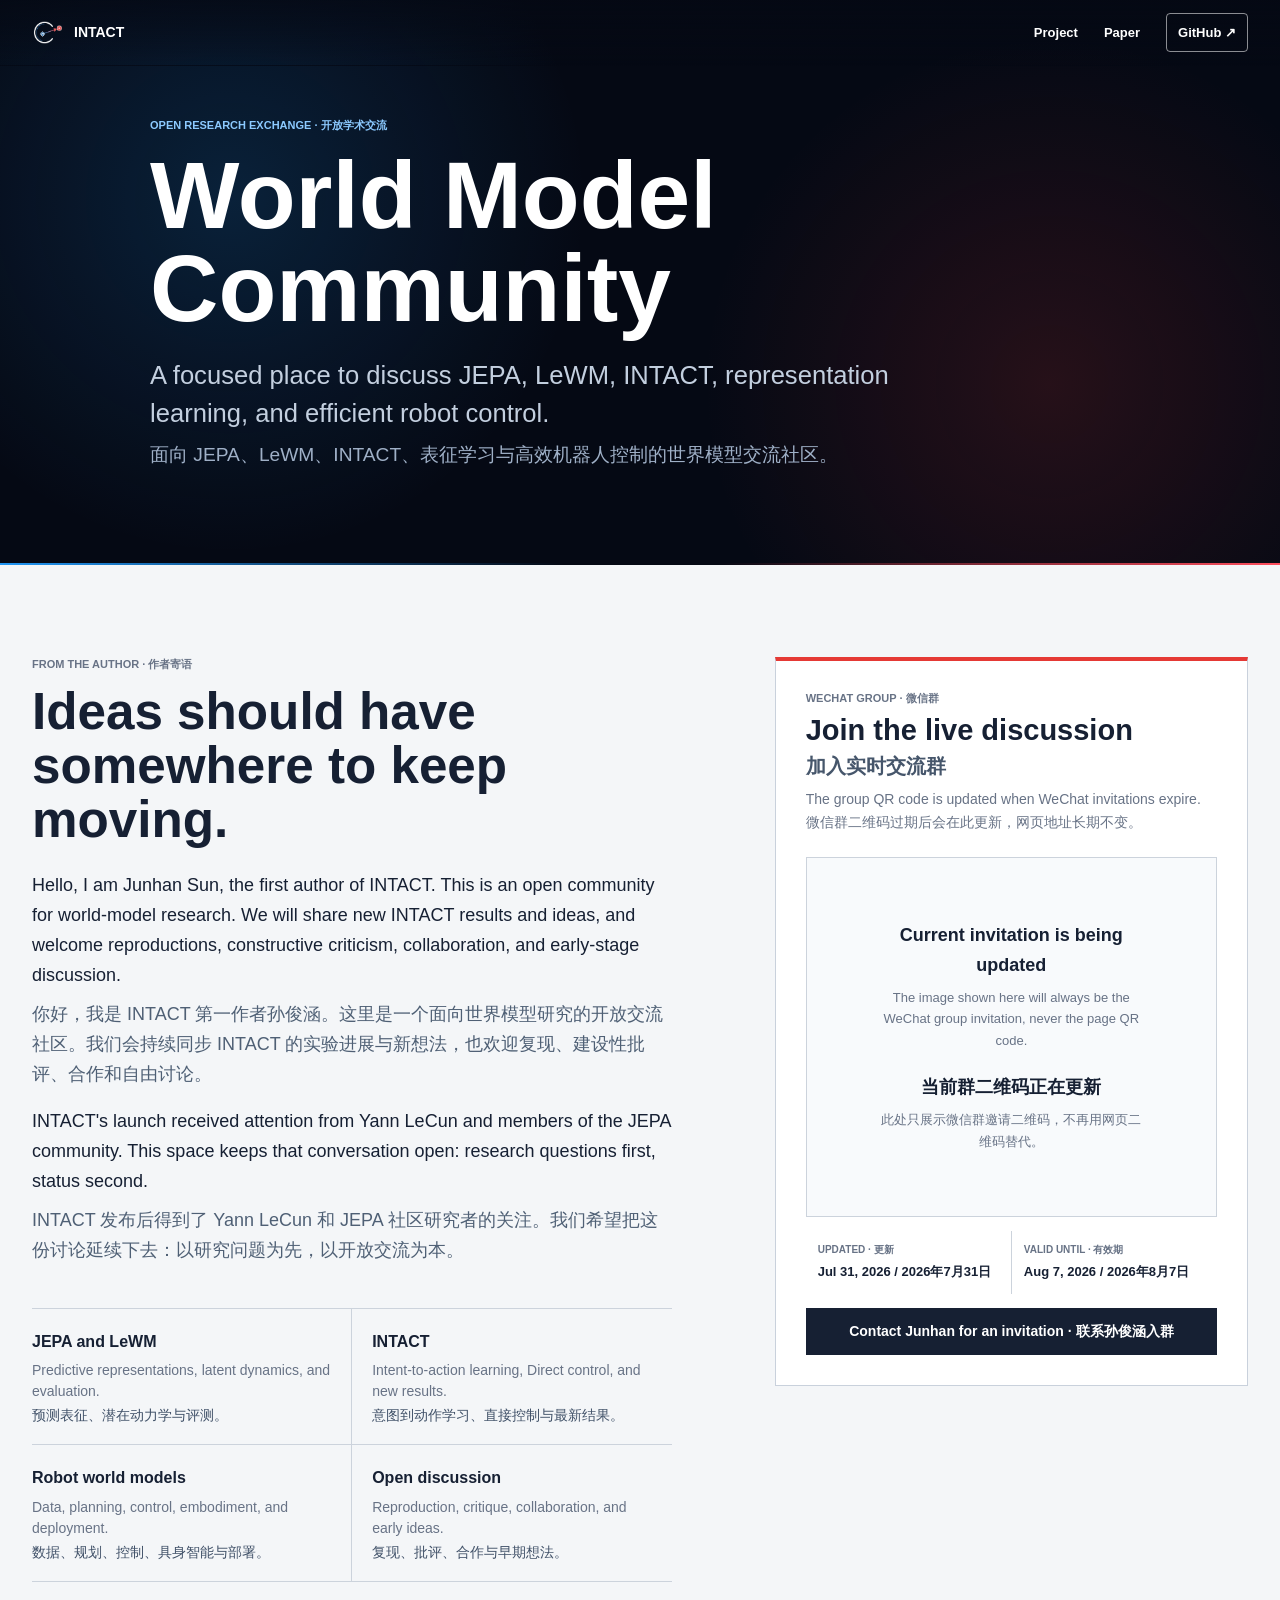
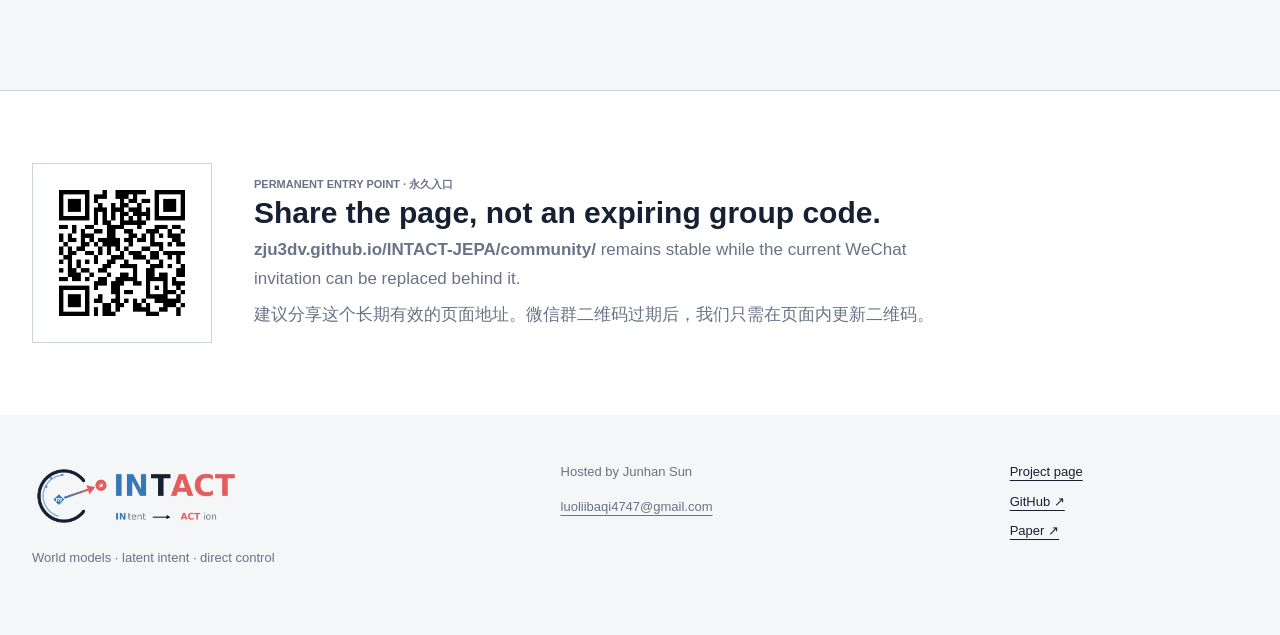
==== commit 653ee222: "release: correct evaluation and publish updated models" ====
--- a/docs/community/index.html
+++ b/docs/community/index.html
@@ -15,8 +15,9 @@
     <link rel="icon" href="../assets/intact-mark.png">
     <link rel="canonical" href="https://zju3dv.github.io/INTACT-JEPA/community/">
     <link rel="stylesheet" href="../site.css?v=20260731-1">
-    <link rel="stylesheet" href="community.css?v=20260803-1">
+    <link rel="stylesheet" href="community.css?v=20260731-2">
     <script src="../site.js?v=20260729-9" defer></script>
+    <script src="community.js?v=20260731-2" defer></script>
   </head>
   <body>
     <a class="skip-link" href="#join">Skip to invitation</a>
@@ -64,22 +65,23 @@
         </div>
 
         <aside id="join" class="community-invite" aria-labelledby="invite-title">
-          <span class="section-kicker">Invitation only · 邀请制社群</span>
-          <h2 id="invite-title">Request a community invitation<br><span lang="zh-CN">联系作者加入社区群</span></h2>
-          <p>The WeChat group now has more than 200 members, so new members must be invited personally. Add Junhan on WeChat or contact him by email.<br><span lang="zh-CN">微信群现已超过 200 人，无法再通过群二维码直接加入。请添加孙俊涵的个人微信，或通过邮箱联系邀请入群。</span></p>
+          <span class="section-kicker">WeChat group · 微信群</span>
+          <h2 id="invite-title">Join the live discussion<br><span lang="zh-CN">加入实时交流群</span></h2>
+          <p>The group QR code is updated when WeChat invitations expire.<br><span lang="zh-CN">微信群二维码过期后会在此更新，网页地址长期不变。</span></p>
           <div class="community-invite-frame">
-            <img src="../assets/junhan-wechat-contact.jpg" alt="Junhan Sun's personal WeChat contact QR code">
+            <img data-community-invite-image hidden alt="Current INTACT World Model Community WeChat invitation">
+            <div class="community-placeholder" data-community-placeholder>
+              <strong>Current invitation is being updated</strong>
+              <span>The image shown here will always be the WeChat group invitation, never the page QR code.</span>
+              <strong lang="zh-CN">当前群二维码正在更新</strong>
+              <span lang="zh-CN">此处只展示微信群邀请二维码，不再用网页二维码替代。</span>
+            </div>
           </div>
-          <div class="community-contact-note">
-            <span>Personal WeChat · 个人微信</span>
-            <strong>Scan to add Junhan as a contact</strong>
-            <small lang="zh-CN">添加好友时请备注 “World Model Community”</small>
+          <div class="community-invite-meta">
+            <div><span>Updated · 更新</span><strong data-community-updated>Checking</strong></div>
+            <div><span>Valid until · 有效期</span><strong data-community-expiry>Checking</strong></div>
           </div>
-          <a class="community-contact" href="mailto:luoliibaqi4747@gmail.com?subject=INTACT%20World%20Model%20Community%20Invitation">
-            <span>Email for an invitation · 邮件联系入群</span>
-            <strong>luoliibaqi4747@gmail.com</strong>
-          </a>
-          <p class="community-contact-disclaimer">This is the author's personal contact QR code, not a group invitation code.<br><span lang="zh-CN">此处展示的是作者个人微信二维码，并非微信群二维码。</span></p>
+          <a class="community-contact" href="mailto:luoliibaqi4747@gmail.com?subject=INTACT%20World%20Model%20Community">Contact Junhan for an invitation · 联系孙俊涵入群</a>
         </aside>
       </section>
 
@@ -88,9 +90,9 @@
           <img src="../assets/intact-community-page-qr.png" alt="Permanent QR code for the INTACT Community page">
           <div>
             <span class="section-kicker">Permanent entry point · 永久入口</span>
-            <h2>Share the page. Invitations stay personal.</h2>
-            <p><strong>zju3dv.github.io/INTACT-JEPA/community/</strong> is the permanent community entry point. New members can always find the current contact routes here.</p>
-            <p lang="zh-CN">建议分享这个长期有效的页面地址。新成员可随时在这里找到个人微信和邮箱联系方式，并申请邀请入群。</p>
+            <h2>Share the page, not an expiring group code.</h2>
+            <p><strong>zju3dv.github.io/INTACT-JEPA/community/</strong> remains stable while the current WeChat invitation can be replaced behind it.</p>
+            <p lang="zh-CN">建议分享这个长期有效的页面地址。微信群二维码过期后，我们只需在页面内更新二维码。</p>
           </div>
         </div>
       </section>
--- a/docs/site.css
+++ b/docs/site.css
@@ -2866,6 +2866,10 @@
   background: var(--coral);
 }
 
+.lewm-swatch {
+  background: #667383;
+}
+
 .native-bar-chart {
   position: relative;
   height: 350px;
@@ -2961,6 +2965,10 @@
 
 .bar.inverse {
   background: linear-gradient(180deg, #1197d5, #096a9d);
+}
+
+.bar.lewm {
+  background: linear-gradient(180deg, #788596, #4c5867);
 }
 
 .bar.intact {
--- a/docs/community/community.css
+++ b/docs/community/community.css
@@ -151,46 +151,76 @@
 
 .community-invite-frame {
   display: grid;
-  min-height: 340px;
-  padding: 14px;
+  min-height: 360px;
+  padding: 18px;
   place-items: center;
   border: 1px solid var(--line);
-  background: #eef2f6;
+  background: #f8fafc;
 }
 
 .community-invite-frame img {
   width: 100%;
   max-height: 520px;
-  border-radius: 16px;
   object-fit: contain;
 }
 
-.community-contact-note {
-  padding: 14px 2px 2px;
-}
-
-.community-contact-note span,
-.community-contact-note strong,
-.community-contact-note small {
+.community-invite-frame img[hidden] {
+  display: none;
+}
+
+.community-placeholder {
+  max-width: 260px;
+  text-align: center;
+}
+
+.community-placeholder strong,
+.community-placeholder span {
   display: block;
 }
 
-.community-contact-note span {
-  color: #e53935;
+.community-placeholder strong {
+  color: #162033;
+  font-size: 18px;
+}
+
+.community-placeholder strong[lang="zh-CN"] {
+  margin-top: 22px;
+}
+
+.community-placeholder span {
+  margin-top: 6px;
+  color: var(--muted);
+  font-size: 13px;
+}
+
+.community-invite-meta {
+  display: grid;
+  grid-template-columns: 1fr 1fr;
+  gap: 1px;
+  margin-top: 14px;
+  background: var(--line);
+}
+
+.community-invite-meta div {
+  padding: 11px 12px;
+  background: #fff;
+}
+
+.community-invite-meta span,
+.community-invite-meta strong {
+  display: block;
+}
+
+.community-invite-meta span {
+  color: var(--muted);
   font-size: 10px;
-  font-weight: 780;
+  font-weight: 760;
   text-transform: uppercase;
 }
 
-.community-contact-note strong {
-  margin-top: 4px;
+.community-invite-meta strong {
+  margin-top: 3px;
   color: #162033;
-  font-size: 15px;
-}
-
-.community-contact-note small {
-  margin-top: 3px;
-  color: var(--muted);
   font-size: 13px;
 }
 
@@ -206,26 +236,8 @@
   text-decoration: none;
 }
 
-.community-contact span,
-.community-contact strong {
-  display: block;
-}
-
-.community-contact strong {
-  margin-top: 3px;
-  color: #fff;
-  font-size: 13px;
-}
-
 .community-contact:hover {
   background: #e53935;
-}
-
-.community-contact-disclaimer {
-  margin: 12px 0 0 !important;
-  color: #718096 !important;
-  font-size: 11px !important;
-  line-height: 1.5;
 }
 
 .community-permalink {
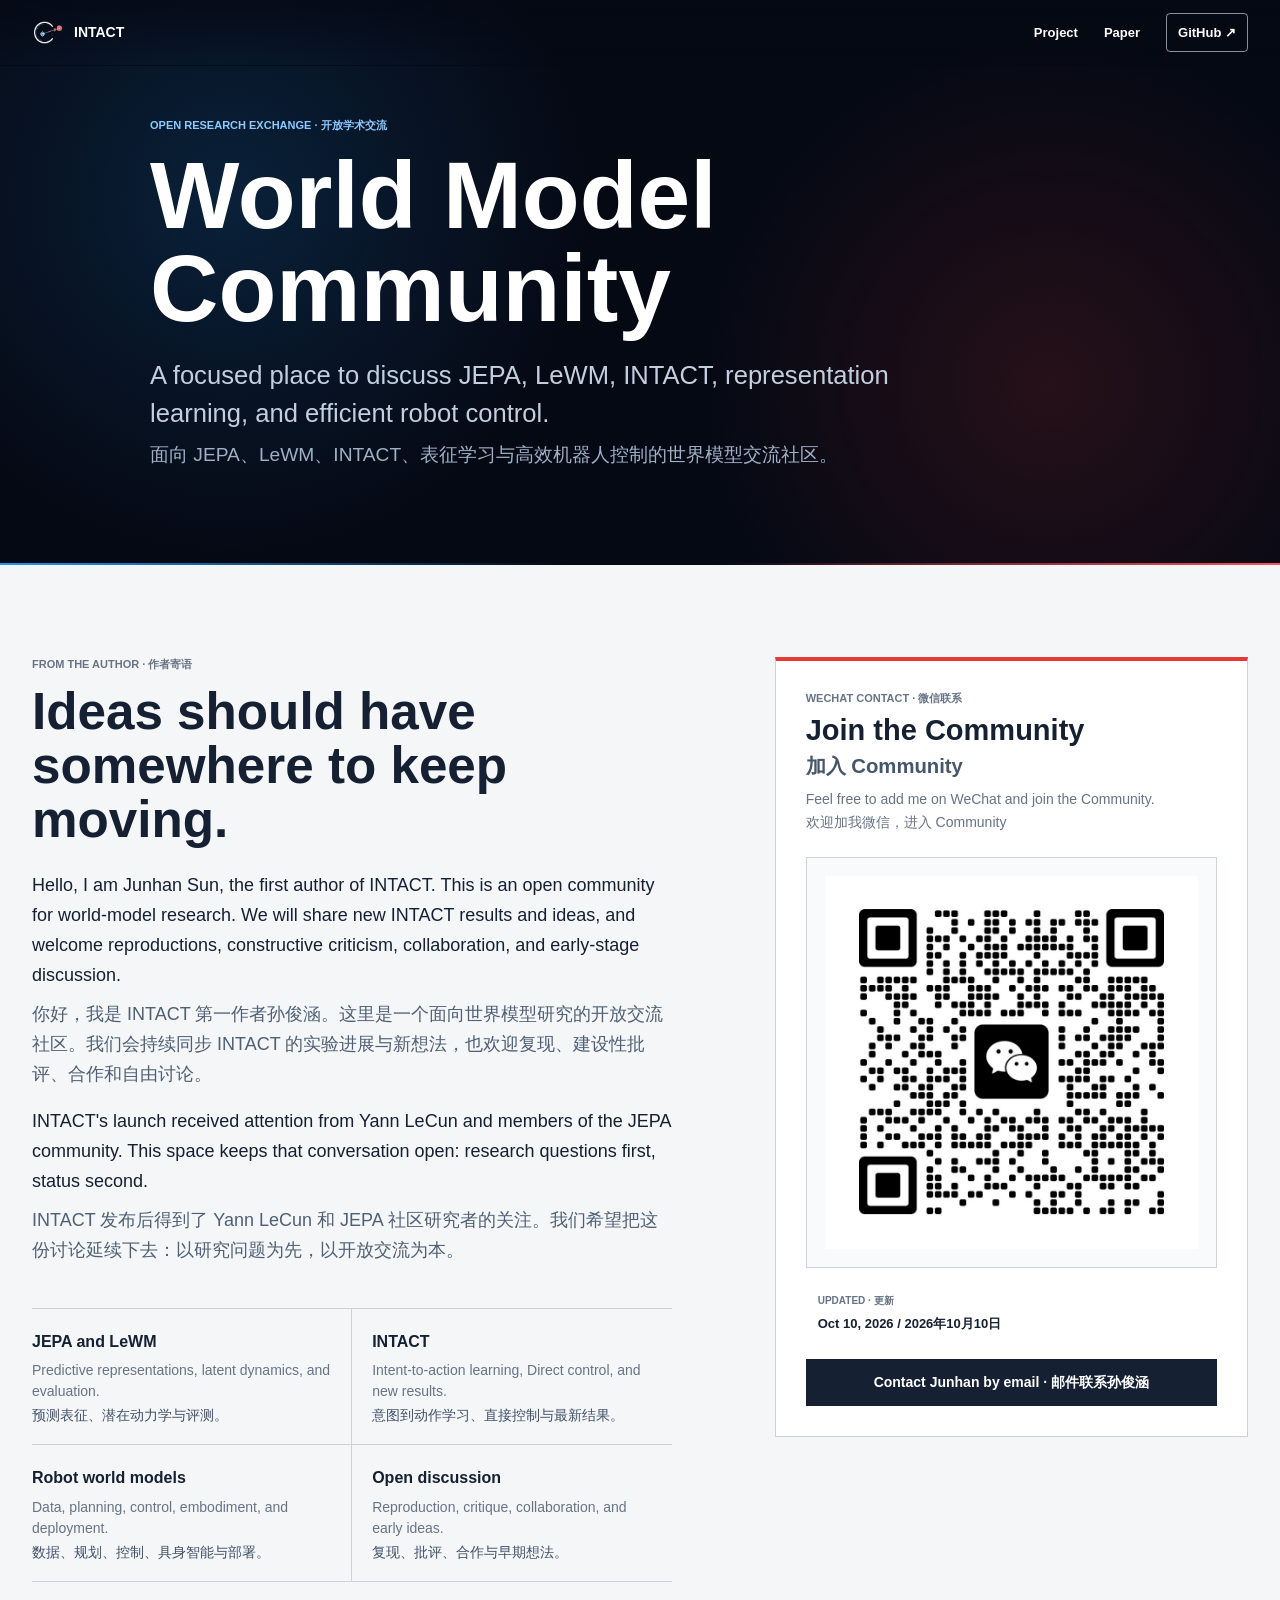
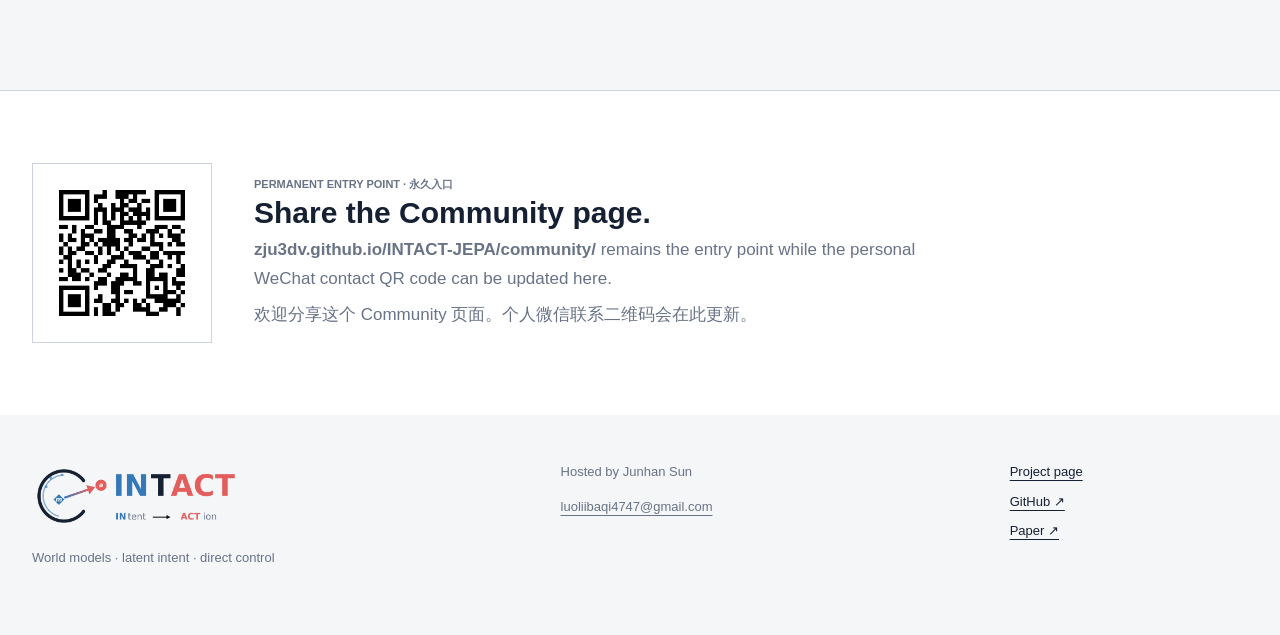
==== commit d6e40c03: "Update Community entry to personal WeChat contact" ====
--- a/docs/community/index.html
+++ b/docs/community/index.html
@@ -15,12 +15,12 @@
     <link rel="icon" href="../assets/intact-mark.png">
     <link rel="canonical" href="https://zju3dv.github.io/INTACT-JEPA/community/">
     <link rel="stylesheet" href="../site.css?v=20260731-1">
-    <link rel="stylesheet" href="community.css?v=20260731-2">
+    <link rel="stylesheet" href="community.css?v=20261010-1">
     <script src="../site.js?v=20260729-9" defer></script>
-    <script src="community.js?v=20260731-2" defer></script>
+    <script src="community.js?v=20261010-1" defer></script>
   </head>
   <body>
-    <a class="skip-link" href="#join">Skip to invitation</a>
+    <a class="skip-link" href="#join">Skip to WeChat contact</a>
     <div class="read-progress" aria-hidden="true"><span></span></div>
     <header class="site-header">
       <div class="header-identity">
@@ -65,23 +65,22 @@
         </div>
 
         <aside id="join" class="community-invite" aria-labelledby="invite-title">
-          <span class="section-kicker">WeChat group · 微信群</span>
-          <h2 id="invite-title">Join the live discussion<br><span lang="zh-CN">加入实时交流群</span></h2>
-          <p>The group QR code is updated when WeChat invitations expire.<br><span lang="zh-CN">微信群二维码过期后会在此更新，网页地址长期不变。</span></p>
+          <span class="section-kicker">WeChat contact · 微信联系</span>
+          <h2 id="invite-title">Join the Community<br><span lang="zh-CN">加入 Community</span></h2>
+          <p>Feel free to add me on WeChat and join the Community.<br><span lang="zh-CN">欢迎加我微信，进入 Community</span></p>
           <div class="community-invite-frame">
-            <img data-community-invite-image hidden alt="Current INTACT World Model Community WeChat invitation">
-            <div class="community-placeholder" data-community-placeholder>
-              <strong>Current invitation is being updated</strong>
-              <span>The image shown here will always be the WeChat group invitation, never the page QR code.</span>
-              <strong lang="zh-CN">当前群二维码正在更新</strong>
-              <span lang="zh-CN">此处只展示微信群邀请二维码，不再用网页二维码替代。</span>
+            <img data-community-invite-image src="../assets/community-wechat-current.png?updated=2026-10-10" width="856" height="856" alt="Personal WeChat contact QR code / 个人微信好友二维码">
+            <div class="community-placeholder" data-community-placeholder hidden>
+              <strong>WeChat contact QR code unavailable</strong>
+              <span>Please use the email contact below if the image cannot load.</span>
+              <strong lang="zh-CN">微信联系二维码暂不可用</strong>
+              <span lang="zh-CN">如果图片无法加载，请通过下方邮箱联系。</span>
             </div>
           </div>
           <div class="community-invite-meta">
-            <div><span>Updated · 更新</span><strong data-community-updated>Checking</strong></div>
-            <div><span>Valid until · 有效期</span><strong data-community-expiry>Checking</strong></div>
+            <div><span>Updated · 更新</span><strong data-community-updated>Oct 10, 2026 / 2026年10月10日</strong></div>
           </div>
-          <a class="community-contact" href="mailto:luoliibaqi4747@gmail.com?subject=INTACT%20World%20Model%20Community">Contact Junhan for an invitation · 联系孙俊涵入群</a>
+          <a class="community-contact" href="mailto:luoliibaqi4747@gmail.com?subject=INTACT%20World%20Model%20Community">Contact Junhan by email · 邮件联系孙俊涵</a>
         </aside>
       </section>
 
@@ -90,9 +89,9 @@
           <img src="../assets/intact-community-page-qr.png" alt="Permanent QR code for the INTACT Community page">
           <div>
             <span class="section-kicker">Permanent entry point · 永久入口</span>
-            <h2>Share the page, not an expiring group code.</h2>
-            <p><strong>zju3dv.github.io/INTACT-JEPA/community/</strong> remains stable while the current WeChat invitation can be replaced behind it.</p>
-            <p lang="zh-CN">建议分享这个长期有效的页面地址。微信群二维码过期后，我们只需在页面内更新二维码。</p>
+            <h2>Share the Community page.</h2>
+            <p><strong>zju3dv.github.io/INTACT-JEPA/community/</strong> remains the entry point while the personal WeChat contact QR code can be updated here.</p>
+            <p lang="zh-CN">欢迎分享这个 Community 页面。个人微信联系二维码会在此更新。</p>
           </div>
         </div>
       </section>
--- a/docs/community/community.css
+++ b/docs/community/community.css
@@ -160,6 +160,7 @@
 
 .community-invite-frame img {
   width: 100%;
+  height: auto;
   max-height: 520px;
   object-fit: contain;
 }
@@ -195,7 +196,7 @@
 
 .community-invite-meta {
   display: grid;
-  grid-template-columns: 1fr 1fr;
+  grid-template-columns: 1fr;
   gap: 1px;
   margin-top: 14px;
   background: var(--line);
@@ -267,6 +268,7 @@
   max-width: 700px;
   margin: 0;
   color: var(--muted);
+  overflow-wrap: anywhere;
 }
 
 .community-permalink p + p {
@@ -302,7 +304,7 @@
   }
 
   .community-permalink-inner {
-    grid-template-columns: 110px 1fr;
+    grid-template-columns: 110px minmax(0, 1fr);
     gap: 22px;
   }
 
